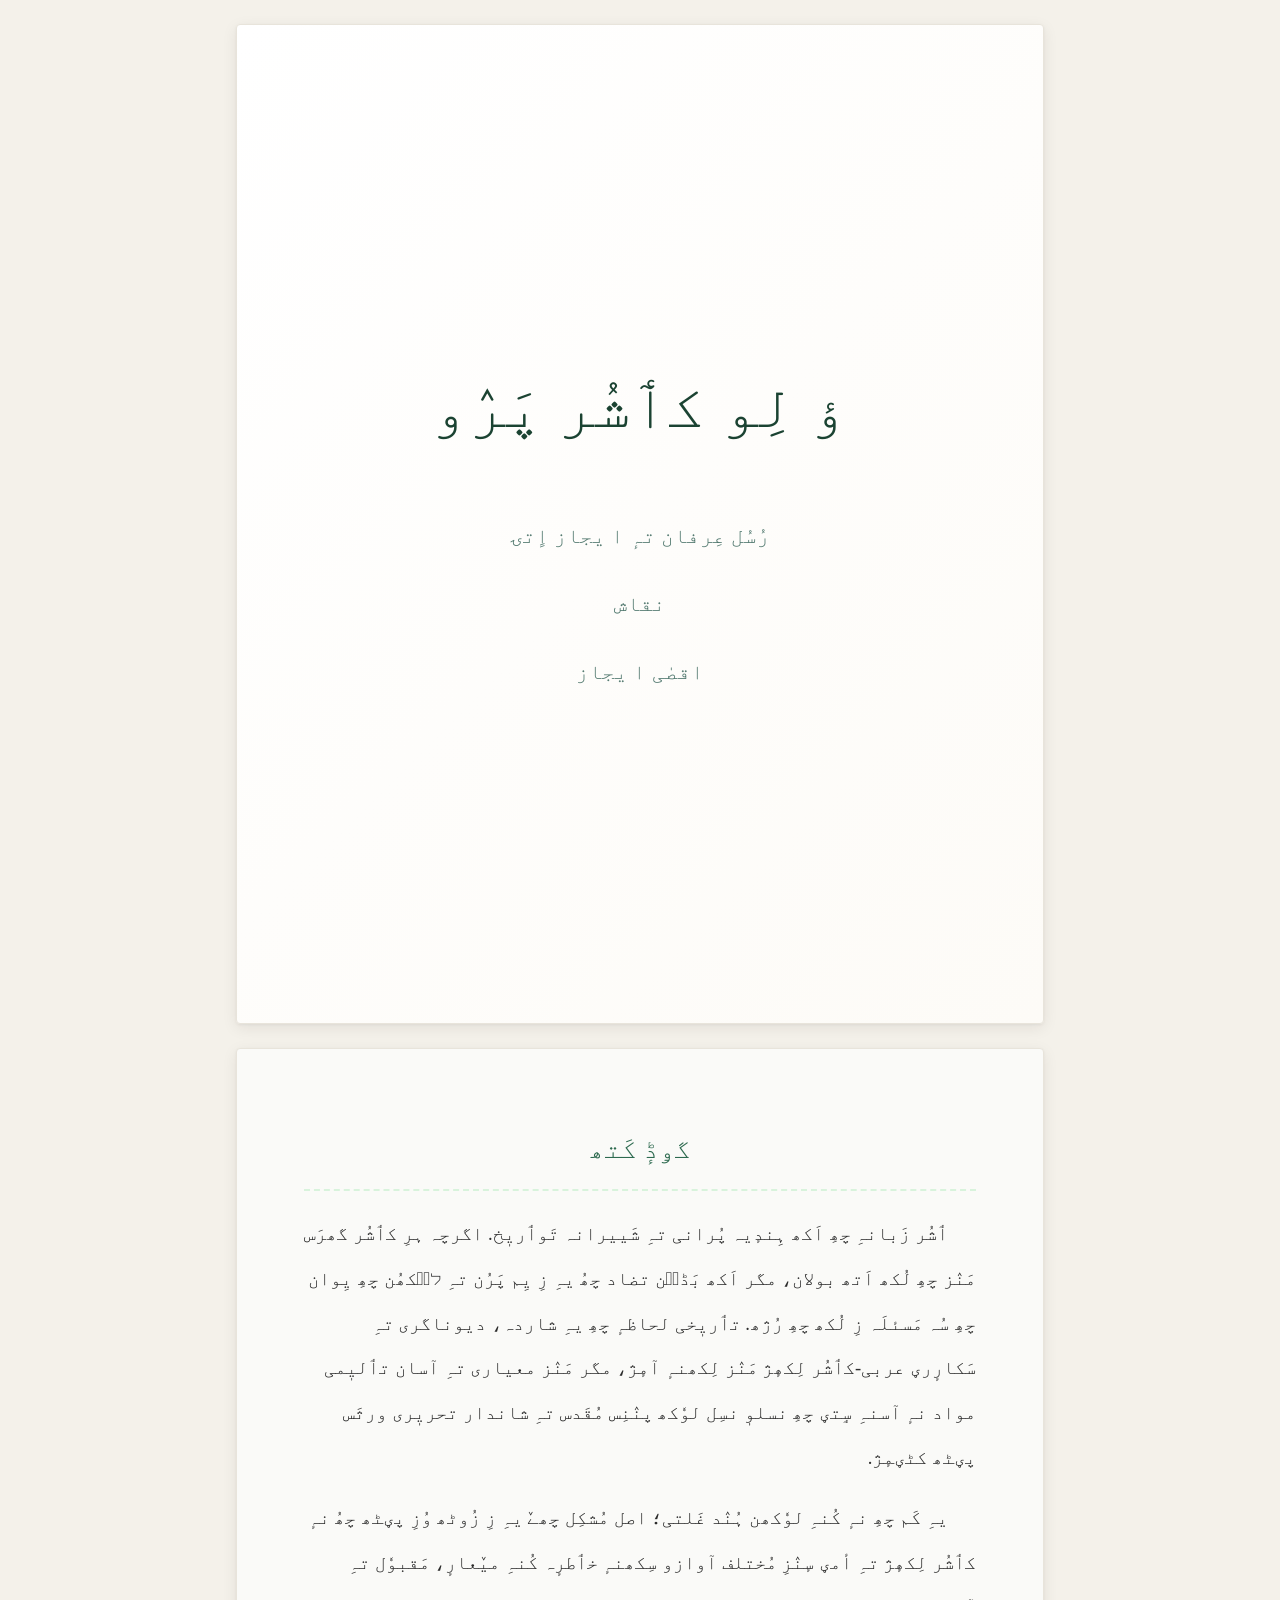
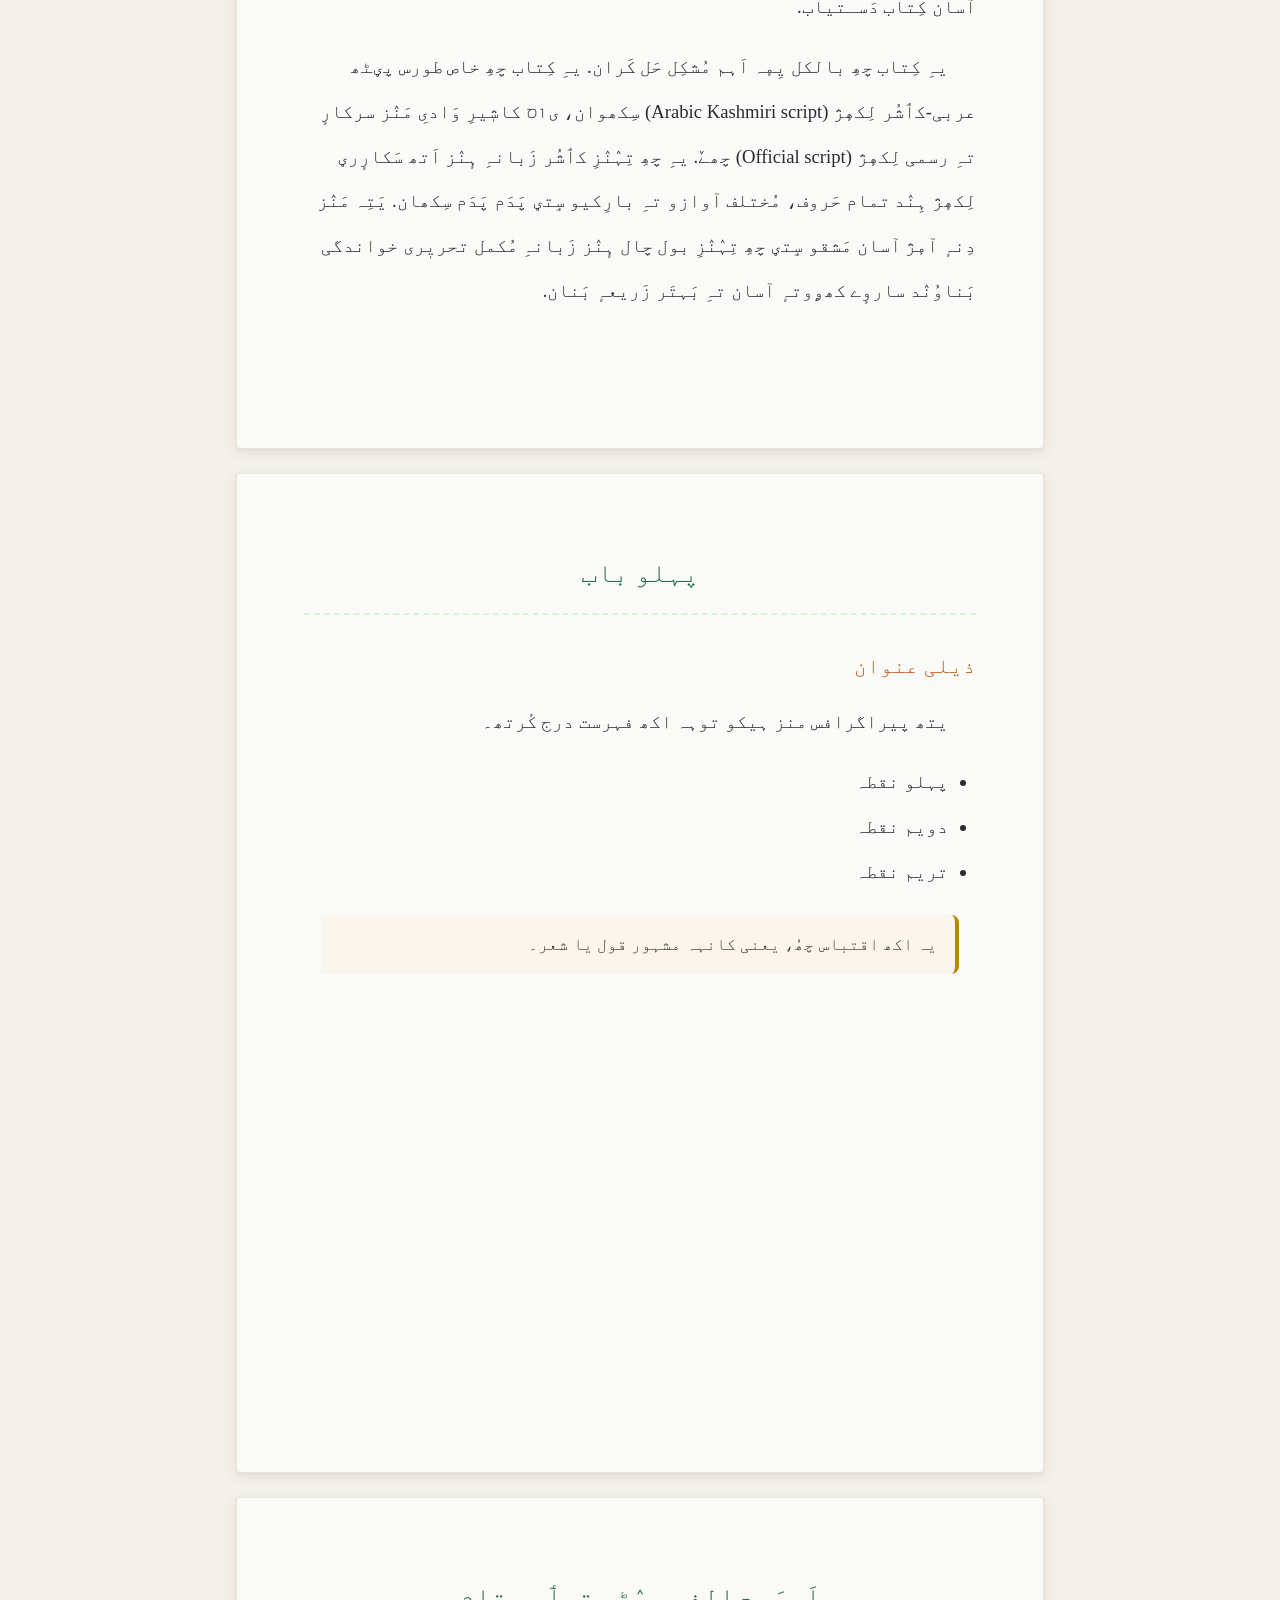
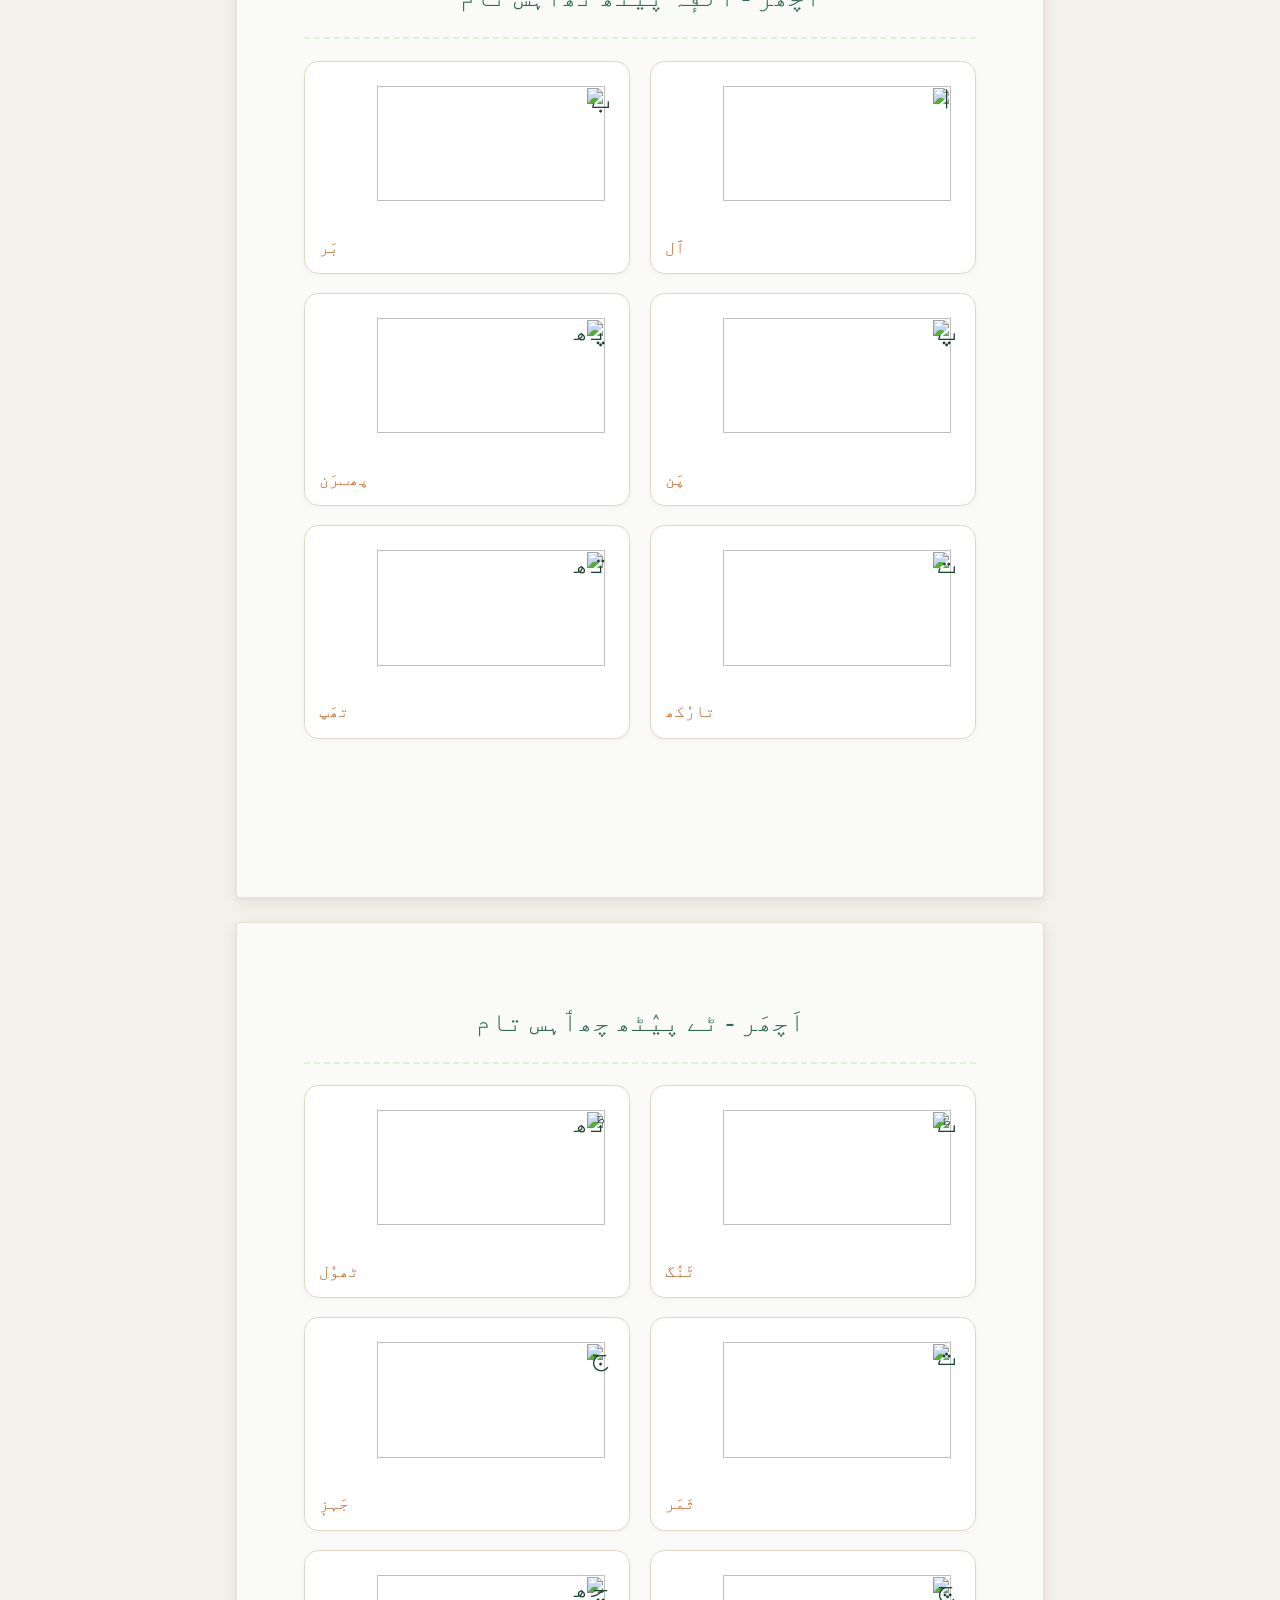
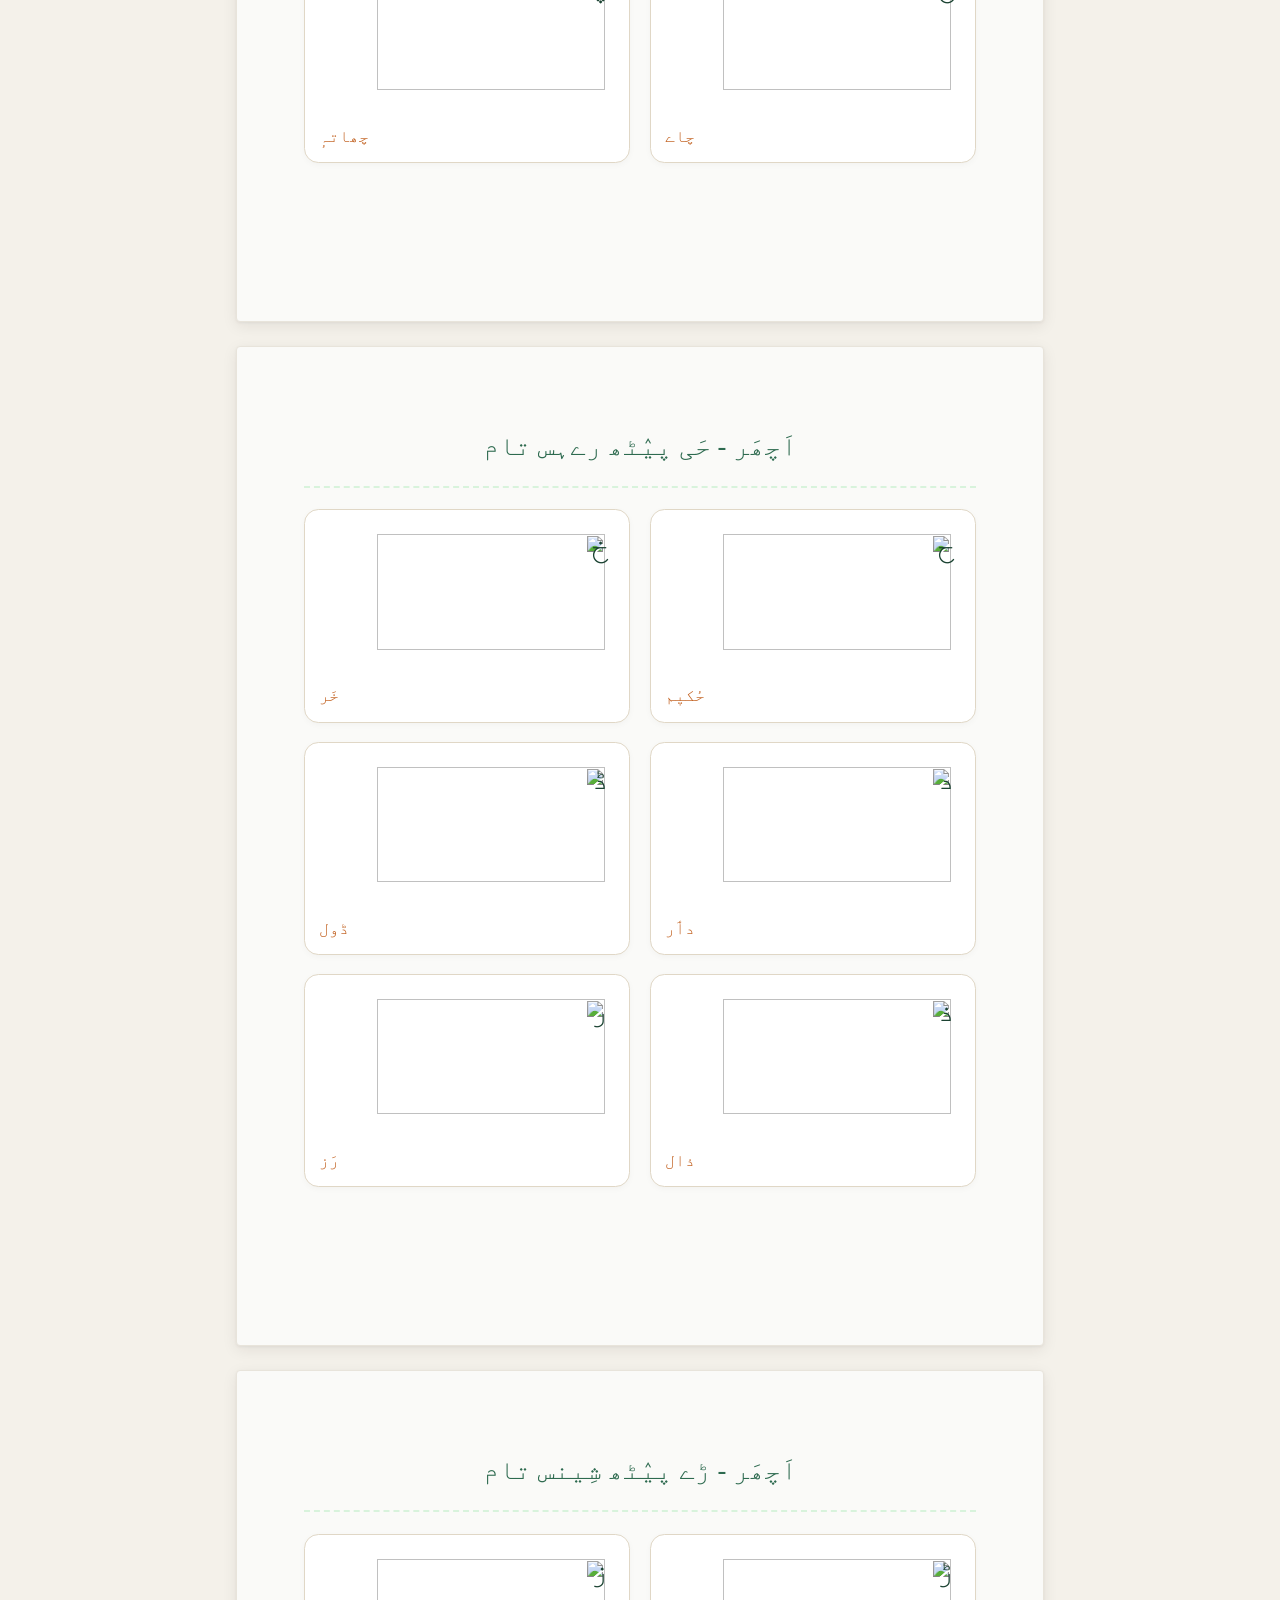
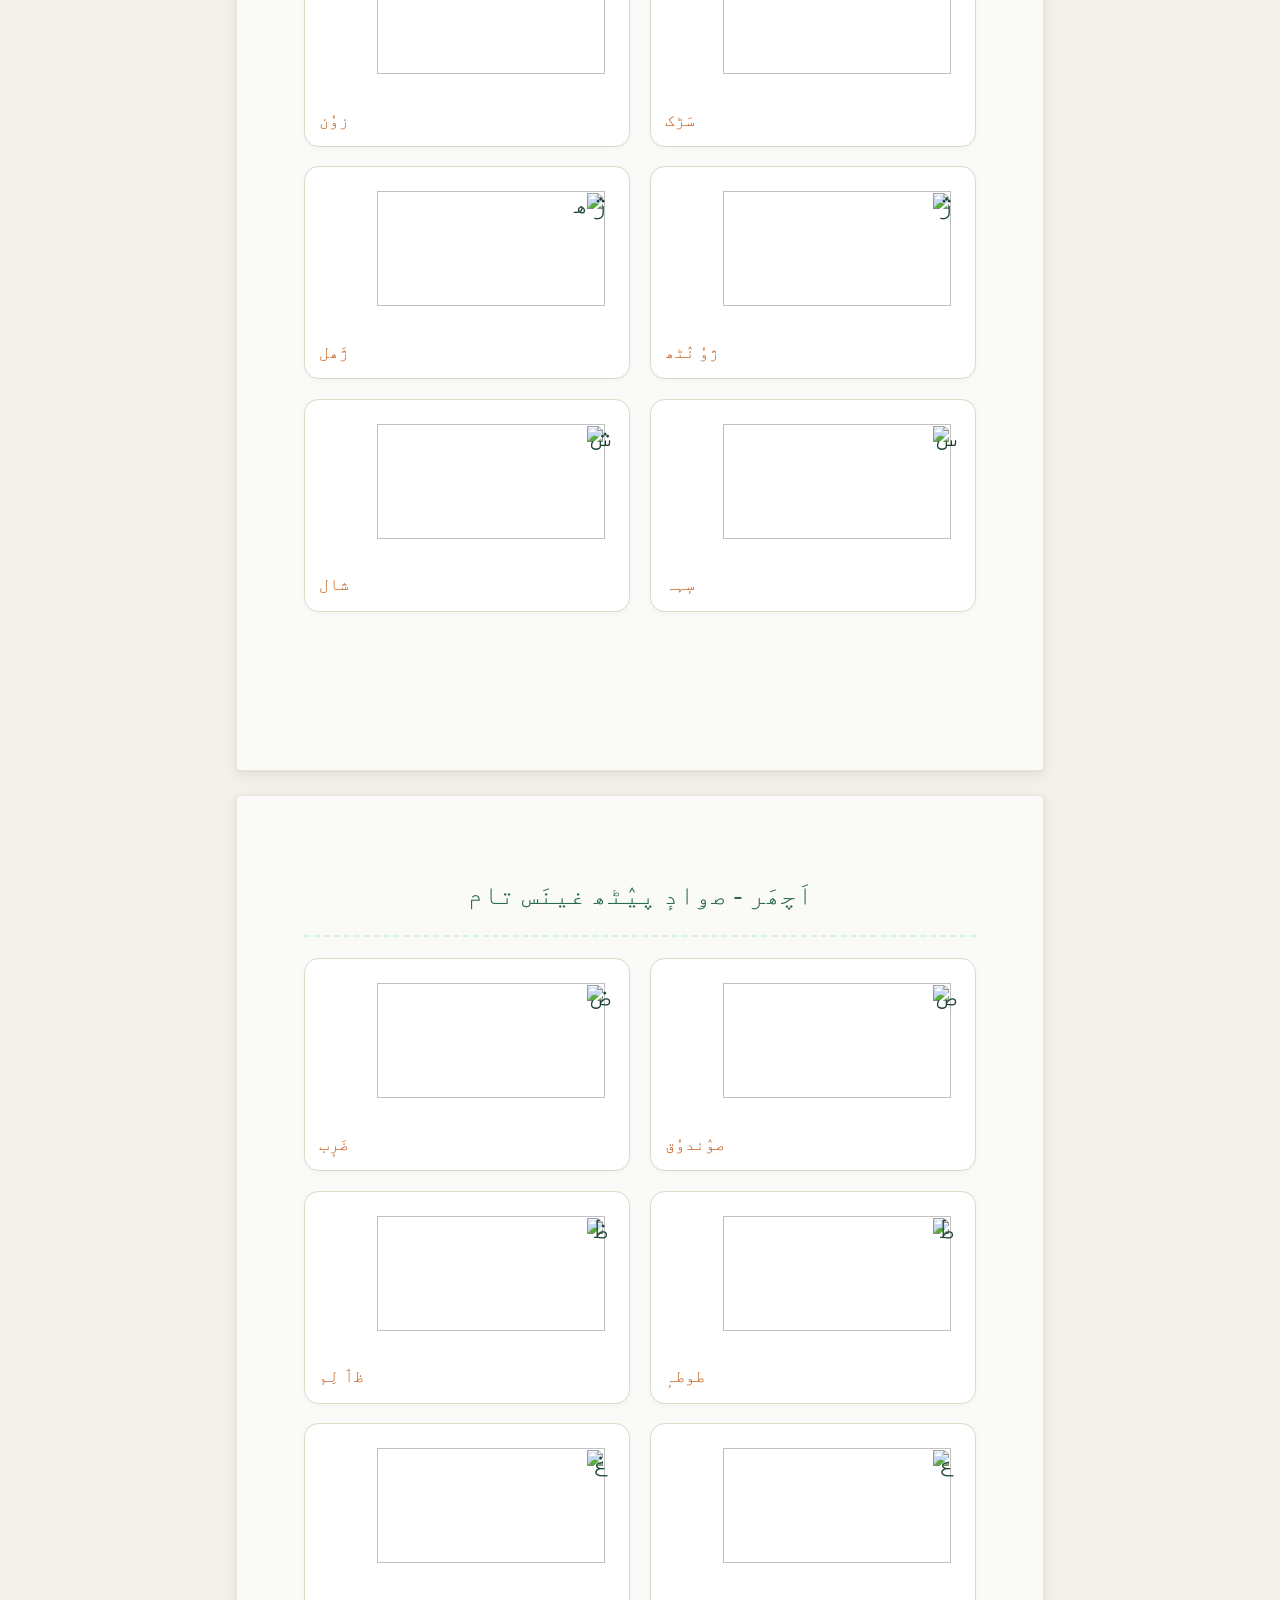
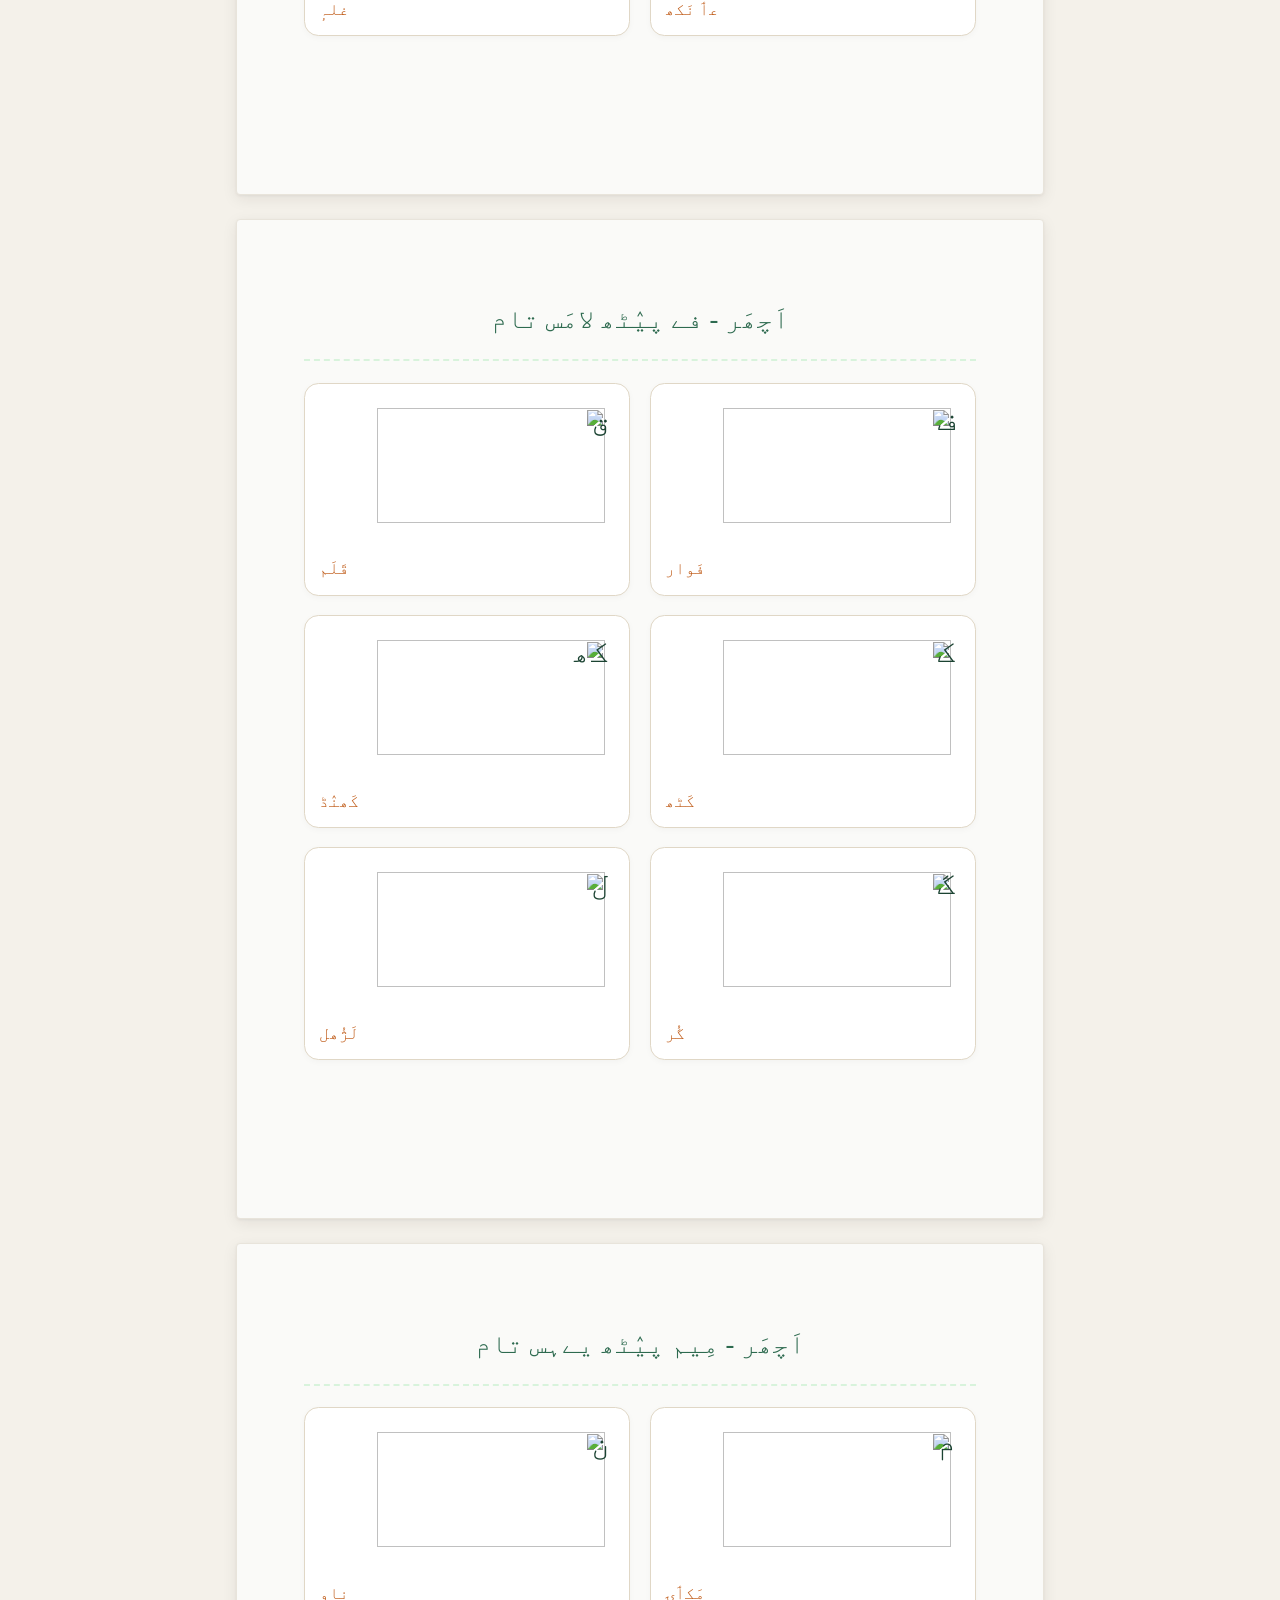
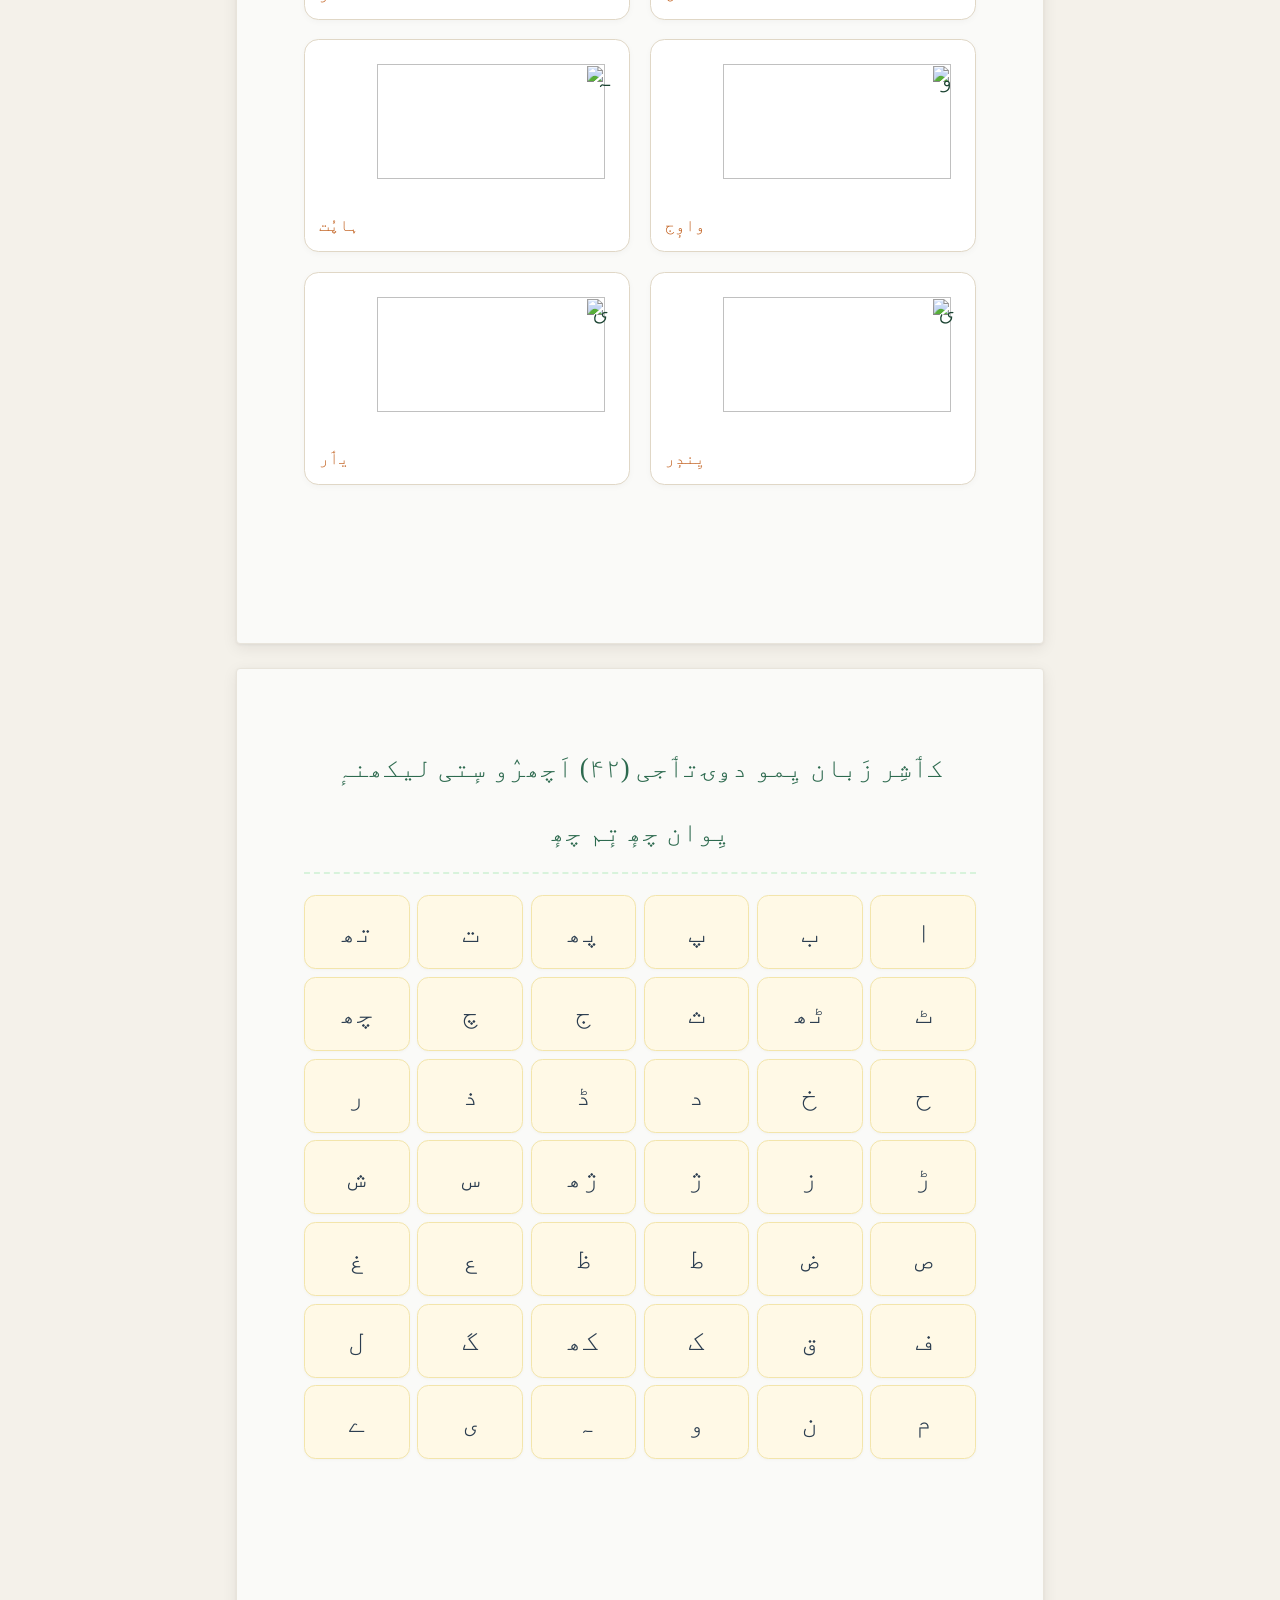
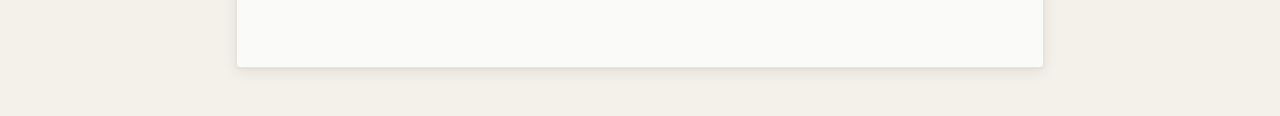
==== 01-alphabet.html @ 14cf5150 "Add files via upload" ====
<!DOCTYPE html>
<!--
  dir="rtl"  -> everything inside flows right to left
  lang="ks"  -> language code for Kashmiri
-->
<html lang="ks" dir="rtl">
<head>
  <meta charset="UTF-8">

  <!-- Makes the page fit the phone screen instead of shrinking like a desktop site -->
  <meta name="viewport" content="width=device-width, initial-scale=1">

  <title>ؤ لِو کٲشُر پَرٛو</title>

  <!-- Connects the separate style file (the font is loaded inside it) -->
  <link rel="stylesheet" href="style.css">
</head>
<body>

  <!-- Page 1: title page -->
  <section class="page title-page">
    <h1>ؤ لِو کٲشُر پَرٛو</h1>
    <p class="author">رُسُل عِرفان تہٕ ا یجاز اٍتۍ</p>
    <p class="author">نقاش</p>
    <p class="author">اقصٰی ا یجاز</p>
  </section>

  <!-- Page 2: Preface -->
  <section class="page">
    <h2>گۅڈٕ کَتھ</h2>
    <p>ٲشُر زَبانہِ چھِ اَکھ ہِندٕیہ پُرانی تہِ شَییرانہ تَوٲریٖخ. اگرچہ ہرِ كٲشُر گھرَس مَنٛز چھِ لُکھ اَتھ بولان، مگر اَکھ بَڈٮ۪ن تضاد چھُ یہِ زِ یِم پَرُن تہِ לٮ۪كھُن چھِ یِوان چھِ سُہ مَسئلَہ زِ لُکھ چھِ رُژھ. تٲریٖخی لحاظہٕ چھِ یہِ شاردہ، دیوناگری تہِ سَکارٕرؠ عربی-كٲشُر لِکھٕژ مَنٛز لِكھنہٕ آمٕژ، مگر مَنٛز معیاری تہِ آسان تٲلیٖمی مواد نہٕ آسنہِ سٟتؠ چھِ نسلوٖ نسِل لوٗکھ پنٛنِس مُقَدس تہِ شاندار تحریٖری ورثَس پؠٹھ کٹؠمٕژ.</p>
    <p>یہِ کَم چھِ نہٕ کُنہِ لوٗكھن ہُنٛد غَلتی؛ اصل مُشکِل چھےٚ یہِ زِ زُوٹھ وُزِ پؠٹھ چھُ نہٕ كٲشُر لِکھٕژ تہِ أمؠ سٕنٛزِ مُختلف آوازو سِکھنہٕ خٲطرٕہ كُنہِ میٚعارٕ، مَقبوٗل تہِ آسان کِتاب دَسـتیاب.</p>
    <p>یہِ کِتاب چھِ بالکل یِمٕہ اَہم مُشکِل حَل كَران. یہِ کِتاب چھِ خاص طورس پؠٹھ عربی-كٲشُر لِکھٕژ (Arabic Kashmiri script) سِکھوان، یוס كاشٖیرِ وَادیِ مَنٛز سرکارٕ تہِ رسمی لِکھٕژ (Official script) چھےٚ. یہِ چھِ تِہٛنٛزِ كٲشُر زَبانہِ ہٕنٛز اَتھ سَکارٕرؠ لِکھٕژ ہِنٛد تمام حَروف، مُختلف آوازو تہِ بارِكیو سٟتؠ پَدَم پَدَم سِکھان. یَتِہ مَنٛز دِنہٕ آمٕژ آسان مَشقو سٟتؠ چھِ تِہٛنٛزِ بول چال ہٕنٛز زَبانہِ مُکمل تحریٖری خواندگی بَناوُنٛد ساروٕے کھۄوتہٕ آسان تہِ بَہتَر زَریعہٕ بَنان.</p>
  </section>

  <!-- Page 3: Note to teachers -->
  <section class="page">
    <h2>پہلو باب</h2>

    <h3>ذیلی عنوان</h3>
    <p>یتھ پیراگرافس منز ہیکو توہہ اکھ فہرست درج کٔرتھ۔</p>

    <ul>
      <li>پہلو نقطہ</li>
      <li>دویم نقطہ</li>
      <li>تریم نقطہ</li>
    </ul>

    <blockquote>
      یہ اکھ اقتباس چھُ، یعنی کانہہ مشہور قول یا شعر۔
    </blockquote>
  </section>

  <!-- Page 4 -->
  <section class="page">
    <h2>اَچھَر - الفٕہ پیٛٹھ تھٲہس تام</h2>
    <div class="letters">
      <div class="letter">
        <span class="char">ا</span>
        <span class="word">اََل</span>
        <img src="diagrams/1001_al.jpg" alt="">
      </div>
      <div class="letter">
        <span class="char">ب</span>
        <span class="word">بَر</span>
        <img src="diagrams/1002_bar.jpg" alt="">
      </div>
      <div class="letter">
        <span class="char">پ</span>
        <span class="word">پَن</span>
        <img src="diagrams/1003_pan.jpg" alt="">
      </div>
      <div class="letter">
        <span class="char">پھ</span>
        <span class="word">پھٮرَن</span>
        <img src="diagrams/1004_pheran.jpg" alt="">
      </div>
      <div class="letter">
        <span class="char">ت</span>
        <span class="word">تارُکھ</span>
        <img src="diagrams/1005_tarukh.jpg" alt="">
      </div>
      <div class="letter">
        <span class="char">تھ</span>
        <span class="word">تھَپ</span>
        <img src="diagrams/1006_thaf.jpg" alt="">
      </div>
    </div>
  </section>

  <!-- Page 5 -->
  <section class="page">
    <h2>اَچھَر - ٹے پیٛٹھ چھٲہس تام</h2>
    <div class="letters">
      <div class="letter">
        <span class="char">ٹ</span>
        <span class="word">ٹَنٛگ</span>
        <img src="diagrams/1007_tang.jpg" alt="">
      </div>
      <div class="letter">
        <span class="char">ٹھ</span>
        <span class="word">ٹھوٗل</span>
        <img src="diagrams/1008_thool.jpg" alt="">
      </div>
      <div class="letter">
        <span class="char">ث</span>
        <span class="word">ثَمَر</span>
        <img src="diagrams/1009_samar.jpg" alt="">
      </div>
      <div class="letter">
        <span class="char">ج</span>
        <span class="word">جَہزٕ</span>
        <img src="diagrams/1010_jahaz.jpg" alt="">
      </div>
      <div class="letter">
        <span class="char">چ</span>
        <span class="word">چاے</span>
        <img src="diagrams/1011_chai.jpg" alt="">
      </div>
      <div class="letter">
        <span class="char">چھ</span>
        <span class="word">چھاتہٕ</span>
        <img src="diagrams/1012_chhatih.jpg" alt="">
      </div>
    </div>
  </section>
  
  <!-- Page 6 -->
  <section class="page">
    <h2>اَچھَر - حَی پیٛٹھ رےہس تام</h2>
    <div class="letters">
      <div class="letter">
        <span class="char">ح</span>
        <span class="word">حٔکیٖم</span>
        <img src="diagrams/1013_hakeem.jpg" alt="">
      </div>
      <div class="letter">
        <span class="char">خ</span>
        <span class="word">خَر</span>
        <img src="diagrams/1014_khar.jpg" alt="">
      </div>
      <div class="letter">
        <span class="char">د</span>
        <span class="word">دٲر</span>
        <img src="diagrams/1015_daer.jpg" alt="">
      </div>
      <div class="letter">
        <span class="char">ڈ</span>
        <span class="word">ڈول</span>
        <img src="diagrams/1016_dol.jpg" alt="">
      </div>
      <div class="letter">
        <span class="char">ذ</span>
        <span class="word">ذال</span>
        <img src="diagrams/1017_zal.jpg" alt="">
      </div>
      <div class="letter">
        <span class="char">ر</span>
        <span class="word">رَز</span>
        <img src="diagrams/1018_raz.jpg" alt="">
      </div>
    </div>
  </section>

  <!-- Page 7 -->
  <section class="page">
    <h2>اَچھَر - ڑے پیٛٹھ شِینس تام</h2>
    <div class="letters">
      <div class="letter">
        <span class="char">ڑ</span>
        <span class="word">سَڑک</span>
        <img src="diagrams/1019_rod.jpg" alt="">
      </div>
      <div class="letter">
        <span class="char">ز</span>
        <span class="word">زوٗن</span>
        <img src="diagrams/1020_zoon.jpg" alt="">
      </div>
      <div class="letter">
        <span class="char">ژ</span>
        <span class="word">ژوٗ نٛٹھ</span>
        <img src="diagrams/1021_xoonth.jpg" alt="">
      </div>
      <div class="letter">
        <span class="char">ژھ</span>
        <span class="word">ژَھل</span>
        <img src="diagrams/1022_xhal.jpg" alt="">
      </div>
      <div class="letter">
        <span class="char">س</span>
        <span class="word">سٕہہ</span>
        <img src="diagrams/1023_sih.jpg" alt="">
      </div>
      <div class="letter">
        <span class="char">ش</span>
        <span class="word">شال</span>
        <img src="diagrams/1024_shal.jpg" alt="">
      </div>
    </div>
  </section>

  <!-- Page 8 -->
  <section class="page">
    <h2>اَچھَر - صۅادٕ پیٛٹھ غینَس تام</h2>
    <div class="letters">
      <div class="letter">
        <span class="char">ص</span>
        <span class="word">صوٛندوٗق</span>
        <img src="diagrams/1025_sandooq.jpg" alt="">
      </div>
      <div class="letter">
        <span class="char">ض</span>
        <span class="word">ضَرٕب</span>
        <img src="diagrams/1026_zarvb.jpg" alt="">
      </div>
      <div class="letter">
        <span class="char">ط</span>
        <span class="word">طوطہٕ</span>
        <img src="diagrams/1027_totih.jpg" alt="">
      </div>
      <div class="letter">
        <span class="char">ظ</span>
        <span class="word">ظٲ لِم</span>
        <img src="diagrams/1028_zalim.jpg" alt="">
      </div>
      <div class="letter">
        <span class="char">ع</span>
        <span class="word">عٲ نَکھ</span>
        <img src="diagrams/1029_aenak.jpg" alt="">
      </div>
      <div class="letter">
        <span class="char">غ</span>
        <span class="word">غلہٕ</span>
        <img src="diagrams/1030_galvh.jpg" alt="">
      </div>
    </div>
  </section>

  <!-- Page 9 -->
  <section class="page">
    <h2>اَچھَر - فے پیٛٹھ لامَس تام</h2>
    <div class="letters">
      <div class="letter">
        <span class="char">ف</span>
        <span class="word">فَوار</span>
        <img src="diagrams/1031_fanwwar.jpg" alt="">
      </div>
      <div class="letter">
        <span class="char">ق</span>
        <span class="word">قَلَم</span>
        <img src="diagrams/1032_kalam.jpg" alt="">
      </div>
      <div class="letter">
        <span class="char">ک</span>
        <span class="word">کَٹھ</span>
        <img src="diagrams/1033_kath.jpg" alt="">
      </div>
      <div class="letter">
        <span class="char">کھ</span>
        <span class="word">کَھنٛڈ</span>
        <img src="diagrams/1034_gur.jpg" alt="">
      </div>
      <div class="letter">
        <span class="char">گ</span>
        <span class="word">گُر</span>
        <img src="diagrams/1035_khand.jpg" alt="">
      </div>
      <div class="letter">
        <span class="char">ل</span>
        <span class="word">لَژُھل</span>
        <img src="diagrams/1036_laxhul.jpg" alt="">
      </div>
    </div>
  </section>

  <!-- Page 10 -->
  <section class="page">
  
    <h2>اَچھَر - مِیم پیٛٹھ یےہس تام</h2>
    <div class="letters">
      <div class="letter">
        <span class="char">م</span>
        <span class="word">مَکٲۍ</span>
        <img src="diagrams/1037_makaei.jpg" alt="">
      </div>
      <div class="letter">
        <span class="char">ن</span>
        <span class="word">ناو</span>
        <img src="diagrams/1038_naw.jpg" alt="">
      </div>
      <div class="letter">
        <span class="char">و</span>
        <span class="word">واوٕج</span>
        <img src="diagrams/1039_wawij.jpg" alt="">
      </div>
      <div class="letter">
        <span class="char">ہ</span>
        <span class="word">ہاپُت</span>
        <img src="diagrams/1040_haput.jpg" alt="">
      </div>
      <div class="letter">
        <span class="char">ی</span>
        <span class="word">یِندٕر</span>
        <img src="diagrams/1041_yindvr.jpg" alt="">
      </div>
      <div class="letter">
        <span class="char">ی</span>
        <span class="word">یٲر</span>
        <img src="diagrams/1042_yaer.jpg" alt="">
      </div>
    </div>
  </section>

  <!-- Page 11: all 42 letters together -->
  <section class="page">
    <h2>کٲشِر زَبان یِمو دۅۍتٲجی (۴۲) اَچھرٛو سٕتی لیکھنہٕ یِوان چھٕ تٕم چھٕ</h2>
    <div class="allletters">
      <div class="allletter">ا</div>
      <div class="allletter">ب</div>
      <div class="allletter">پ</div>
      <div class="allletter">پھ</div>
      <div class="allletter">ت</div>
      <div class="allletter">تھ</div>

      <div class="allletter">ٹ</div>
      <div class="allletter">ٹھ</div>
      <div class="allletter">ث</div>
      <div class="allletter">ج</div>
      <div class="allletter">چ</div>
      <div class="allletter">چھ</div>

      <div class="allletter">ح</div>
      <div class="allletter">خ</div>
      <div class="allletter">د</div>
      <div class="allletter">ڈ</div>
      <div class="allletter">ذ</div>
      <div class="allletter">ر</div>

      <div class="allletter">ڑ</div>
      <div class="allletter">ز</div>
      <div class="allletter">ژ</div>
      <div class="allletter">ژھ</div>
      <div class="allletter">س</div>
      <div class="allletter">ش</div>

      <div class="allletter">ص</div>
      <div class="allletter">ض</div>
      <div class="allletter">ط</div>
      <div class="allletter">ظ</div>
      <div class="allletter">ع</div>
      <div class="allletter">غ</div>

      <div class="allletter">ف</div>
      <div class="allletter">ق</div>
      <div class="allletter">ک</div>
      <div class="allletter">کھ</div>
      <div class="allletter">گ</div>
      <div class="allletter">ل</div>

      <div class="allletter">م</div>
      <div class="allletter">ن</div>
      <div class="allletter">و</div>
      <div class="allletter">ہ</div>
      <div class="allletter">ی</div>
      <div class="allletter">ے</div>
    </div>
  </section>

</body>
</html>
---- style.css ----
/* ==========================================================
SHARED STYLE FILE FOR THE WHOLE BOOK
Used by index.html and every section (01-alphabet.html, ...).

Contents
1. Font
2. Basic setup
3. The page
4. Text elements
5. Title page
6. Contents list (index.html)
7. Letter boxes with pictures (section 1)
8. All letters grid (section 1)
9. Phone screens
10. Printing (7 x 10 inch book)
========================================================== */

/* ==========================================================

FONT
========================================================== */

@font-face {
font-family: 'Gulmarg Nastaleeq';
src: local('Gulmarg Nastaleeq'),
url('fonts/GulmargNastaleeq.ttf') format('truetype');
}

/* ==========================================================
2. BASIC SETUP (screen)
========================================================== */

{
box-sizing: border-box;
}

body {
margin: 0;
padding: 1.5rem 0;
background: #f4f1ea;         /* Warm desk / background tone */
}

/* ==========================================================
3. THE PAGE
========================================================== */

.page {
width: 7in;
max-width: 100%;
min-height: 9in;
margin: 0 auto 1.5rem;
padding: 0.7in;
background: #fafaf8;         /* Soft warm paper color */
box-shadow: 0 4px 15px rgba(44, 30, 20, 0.08), 0 1px 3px rgba(0, 0, 0, 0.05);
border: 1px solid #e8e4db;
border-radius: 4px;

font-family: 'Gulmarg Nastaleeq', serif;
font-size: 14pt;
line-height: 2.4;
color: #2b2b2b;              /* Dark charcoal for better readability than harsh black */
text-align: start;
font-synthesis: none;
}

/* ==========================================================
4. TEXT ELEMENTS
========================================================== */

h1 {
font-size: 46pt;
font-weight: normal;
margin: 0 0 0.5em;
text-align: center;
color: #1b4332;              /* Deep emerald green */
}

h2 {
font-size: 20pt;
font-weight: normal;
margin: 0 0 0.8em;
text-align: center;
color: #2d6a4f;              /* Soft dark green */
border-bottom: 2px dashed #d8f3dc;
padding-bottom: 0.3em;
}

h3 {
font-size: 16pt;
font-weight: normal;
margin: 1.2em 0 0.4em;
color: #c05c19;              /* Warm terracotta accents */
}

p {
margin: 0 0 0.8em;
text-indent: 1.5em;
}

ul {
margin: 0 0 1em;
padding-inline-start: 1.5em;
}

blockquote {
margin: 1.2em 1em;
padding-inline-start: 1em;
border-inline-start: 4px solid #b8860b;   /* Muted gold line */
font-size: 13pt;
color: #4a3b32;
background: #faf6ed;
padding: 0.5em 1em;
border-radius: 0 8px 8px 0;
}

/* ==========================================================
5. TITLE PAGE
========================================================== */

.title-page {
display: flex;
flex-direction: column;
justify-content: center;
text-align: center;
background: linear-gradient(135deg, #ffffff 0%, #fdfbf7 100%);
}

.author {
font-size: 16pt;
text-indent: 0;
color: #52796f;
}

/* ==========================================================
6. CONTENTS LIST (index.html)
========================================================== */

.contents {
list-style: none;
margin: 0.5in 0 0;
padding: 0;
}

.contents li {
margin: 0 0 0.3in;
}

.contents a {
display: block;
padding: 0.2in 0.3in;
border: 1px solid #d8e2dc;
border-radius: 0.15in;
color: #1b4332;
text-decoration: none;
background: #ffffff;
box-shadow: 0 2px 5px rgba(0,0,0,0.02);
transition: all 0.2s ease;
}

.contents a:hover {
background: #e8f5e9;         /* Mint tint on hover */
border-color: #74c69d;
transform: translateY(-1px);
}

/* ==========================================================
7. LETTER BOXES WITH PICTURES (section 1)
========================================================== */

.letters {
display: grid;
grid-template-columns: repeat(2, 1fr);
gap: 0.2in;
margin-top: 0;
}

.letter {
position: relative;
overflow: hidden;
display: flex;
align-items: flex-start;
justify-content: flex-start;
height: 2.0in;
border: 1px solid #e0d7c6;
font-size: 24pt;
line-height: 1.0;
border-radius: 0.15in;
padding: 0.2in 0.2in 0 0;
background-color: #ffffff;
box-shadow: 0 2px 6px rgba(0,0,0,0.03);
}

.letter .char {
position: relative;
z-index: 1;
color: #1b4332;
font-weight: bold;
}

.letter img {
position: absolute;
top: 0.25in;
right: 0.25in;
bottom: 0.25in;
left: 0.25in;
width: calc(100% - 0.5in);
height: calc(100% - 0.5in);
object-fit: contain;
}

.letter .word {
position: absolute;
bottom: 0.12in;
left: 0.15in;
z-index: 1;
font-size: 13pt;
line-height: 1.6;
color: #c05c19;              /* Warm terracotta color */
font-weight: 500;
}

/* ==========================================================
8. ALL LETTERS & CONSONANTS GRIDS
========================================================== */

.allletters {
display: grid;
grid-template-columns: repeat(6, 1fr);
gap: 0.08in;
margin-top: 0;
}

.allletter {
display: flex;
align-items: center;
justify-content: center;
height: 0.75in;
border: 1px solid #f3e5ab;
border-radius: 0.12in;
font-size: 22pt;
line-height: 1.6;
background-color: #fff9e6;    /* Soft warm cream tint */
color: #2c3e50;
box-shadow: 0 1px 3px rgba(0,0,0,0.03);
}

.consonants {
display: grid;
grid-template-columns: repeat(4, 1fr);
gap: 0.10in;
margin-top: 0;
}

.consonant {
display: flex;
align-items: center;
justify-content: right;
height: 0.9in;
border: 1px solid #c8e6c9;
border-radius: 0.15in;
font-size: 17pt;
line-height: 1.6;
padding: 0 0.1in 0 0.1in;
background-color: #e8f5e9;    /* Gentle sage green tint */
color: #1b4332;
box-shadow: 0 1px 3px rgba(0,0,0,0.02);
gap: 0.4em;
}

.consonant .num {
display: flex;
align-items: top;
justify-content: right;
height: 0.9in;
font-size: 17pt;
line-height: 1.6;
padding: 0 0.1in 0 0.1in;
background-color: #e8f5e9;    /* Gentle sage green tint */
color: #1b4332;
gap: 0.4em;
}

/* ==========================================================
9. PHONE SCREENS
========================================================== */

@media (max-width: 600px) {
body {
padding: 0;
background: #ffffff;
}

.page {
margin: 0;
padding: 1.0rem;
min-height: 0;
box-shadow: none;
border: none;
border-bottom: 1px solid #eee;
font-size: 13pt;
}

h1 { font-size: 28pt; }
h2 { font-size: 18pt; }

.letter {
font-size: 20pt;
}

.allletter {
font-size: 18pt;
}
}

/* ==========================================================
10. PRINTING (7 x 10 inch book)
========================================================== */

@page {
size: 7in 10in;
margin: 0.5in 0;
}

@media print {
body {
padding: 0;
background: none;
}

.page {
width: 7in;
height: 9in;
min-height: 0;
margin: 0;
padding: 0.7in;
box-shadow: none;
border: none;
background: white;
overflow: hidden;
break-after: page;
page-break-after: always;
}

.page:last-child {
break-after: auto;
page-break-after: auto;
}
}
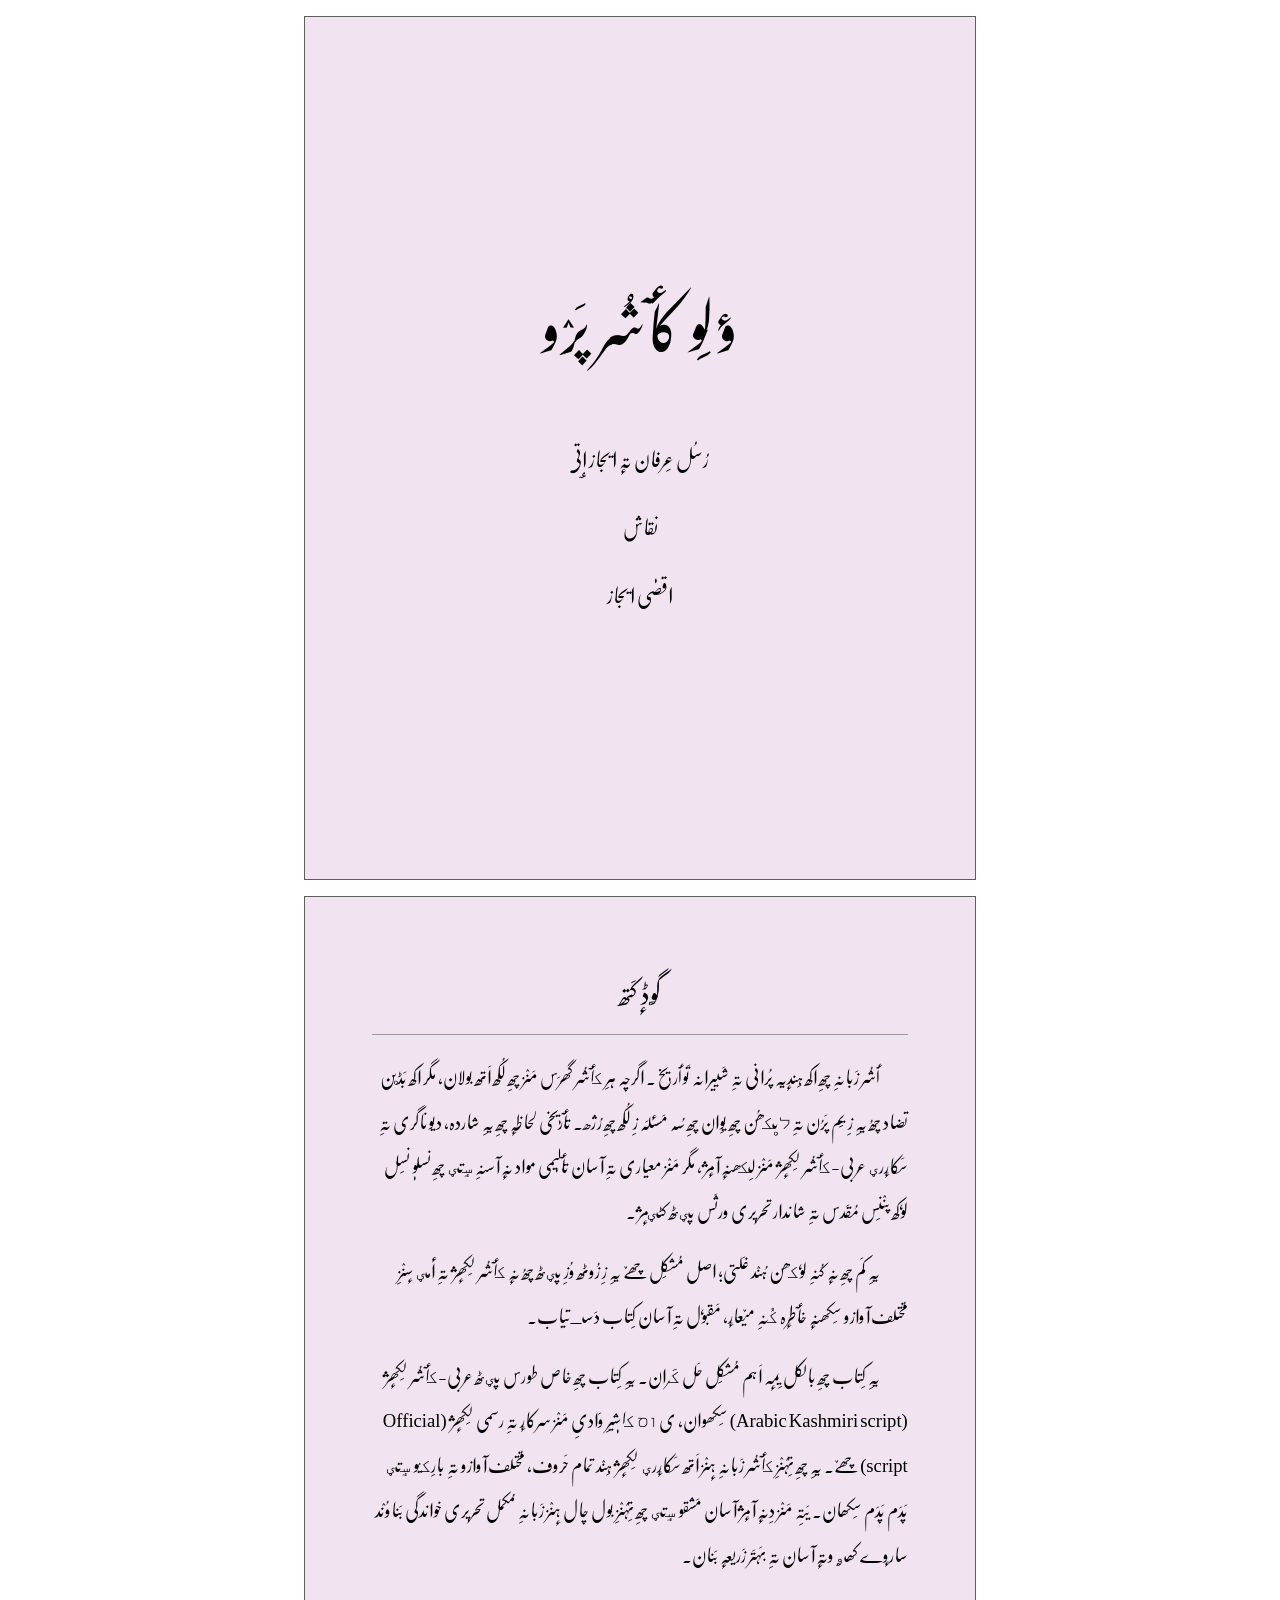
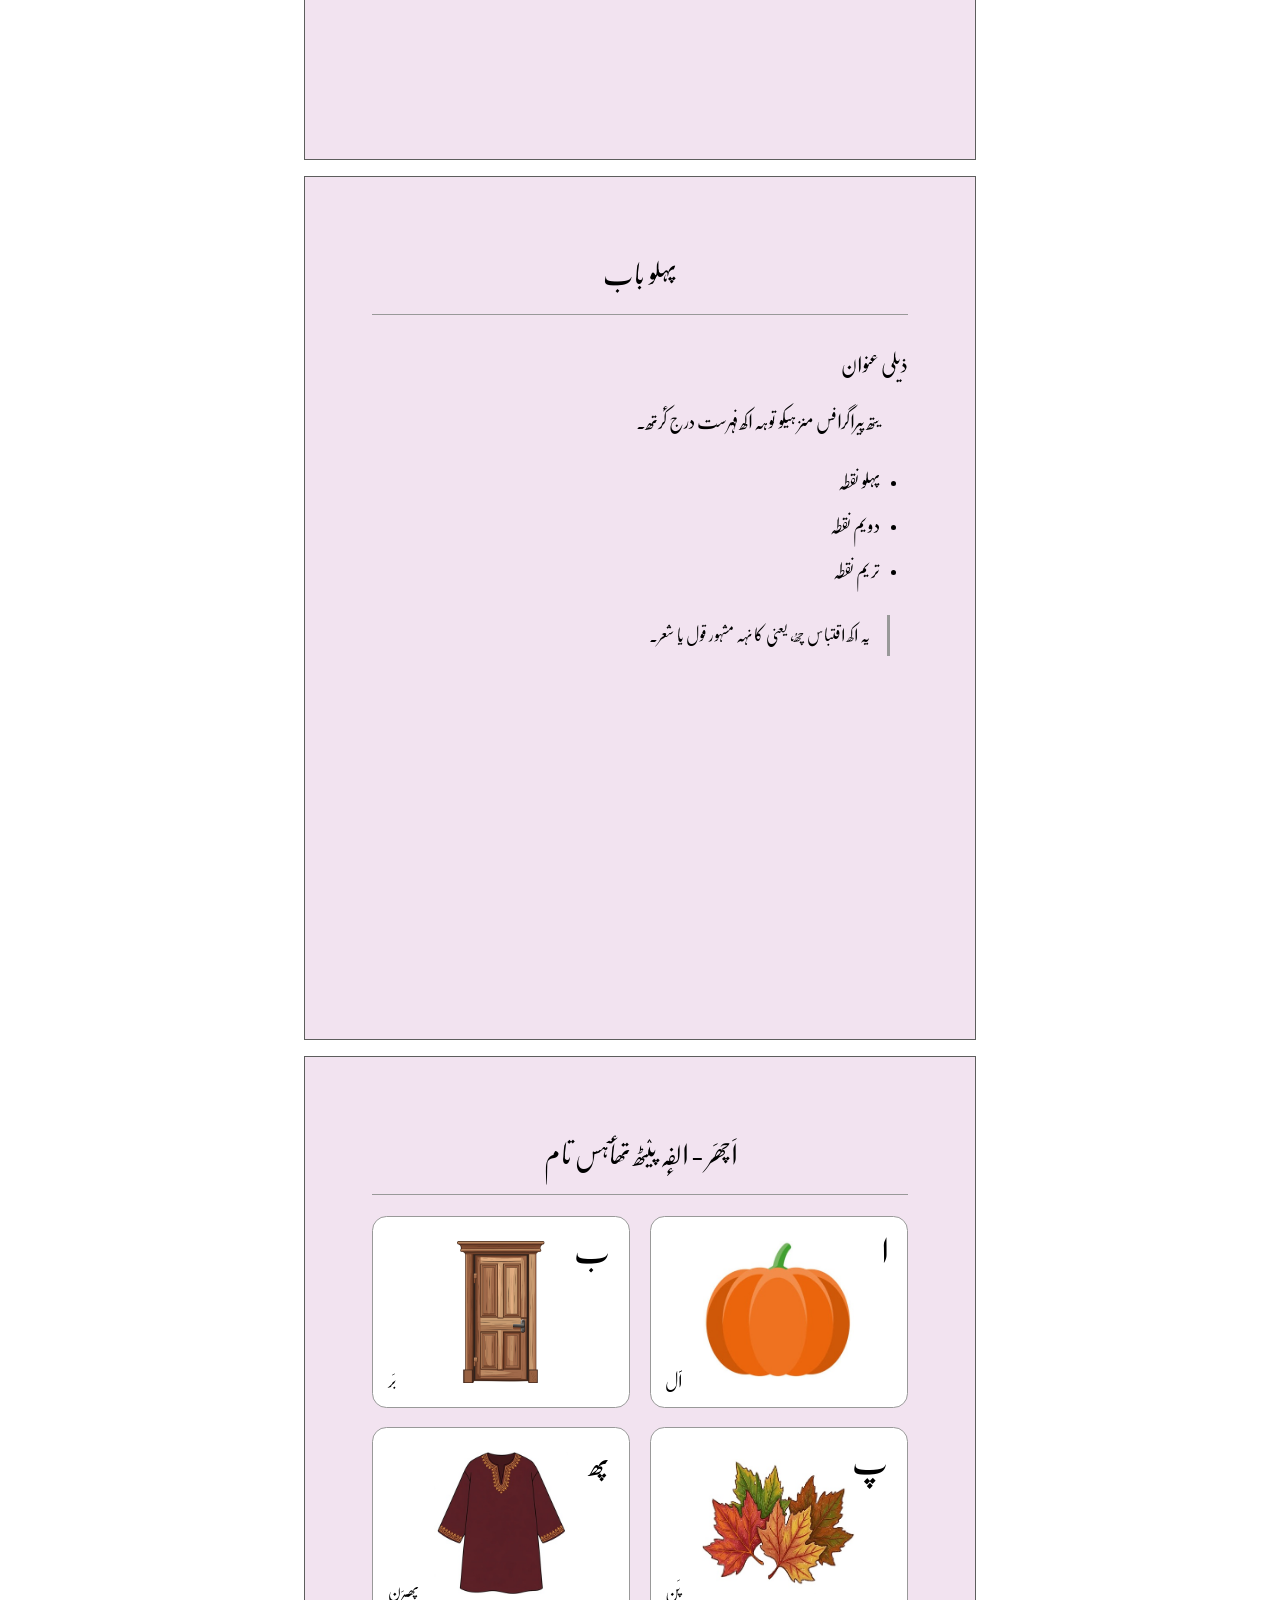
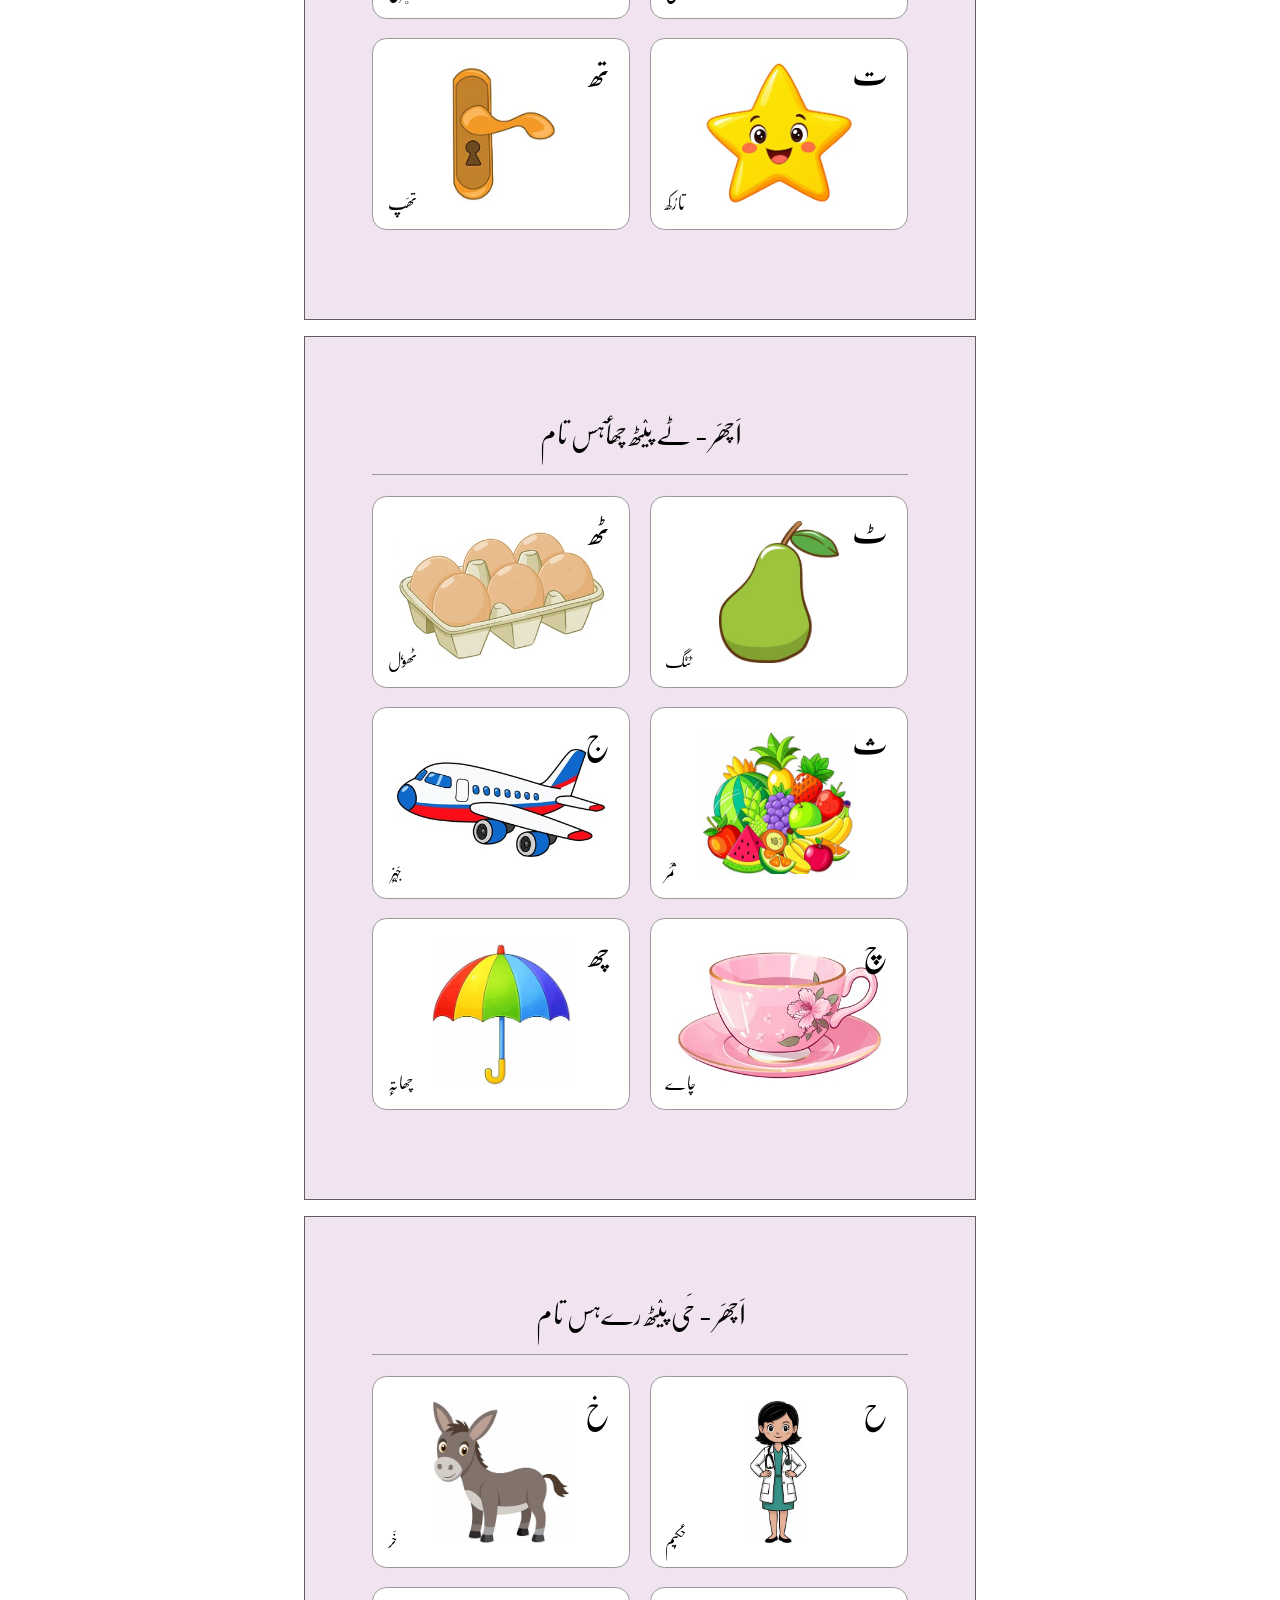
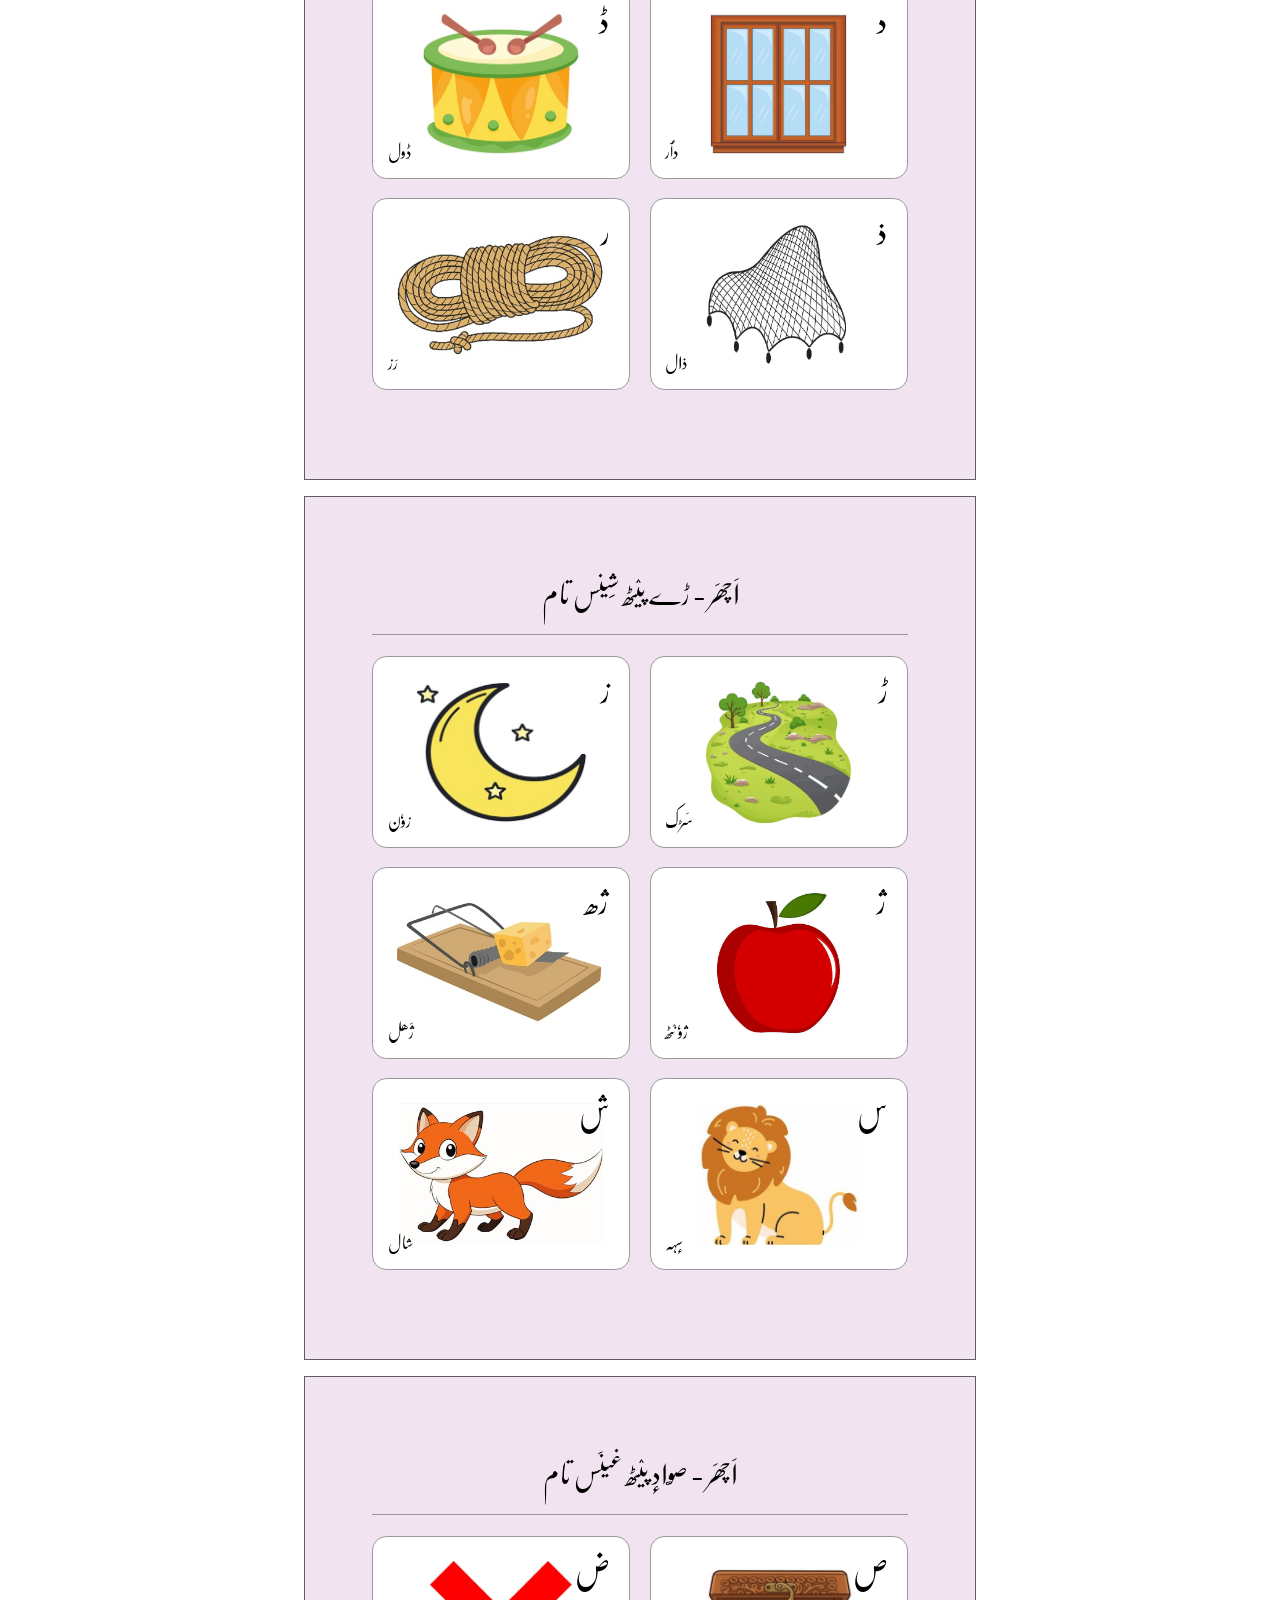
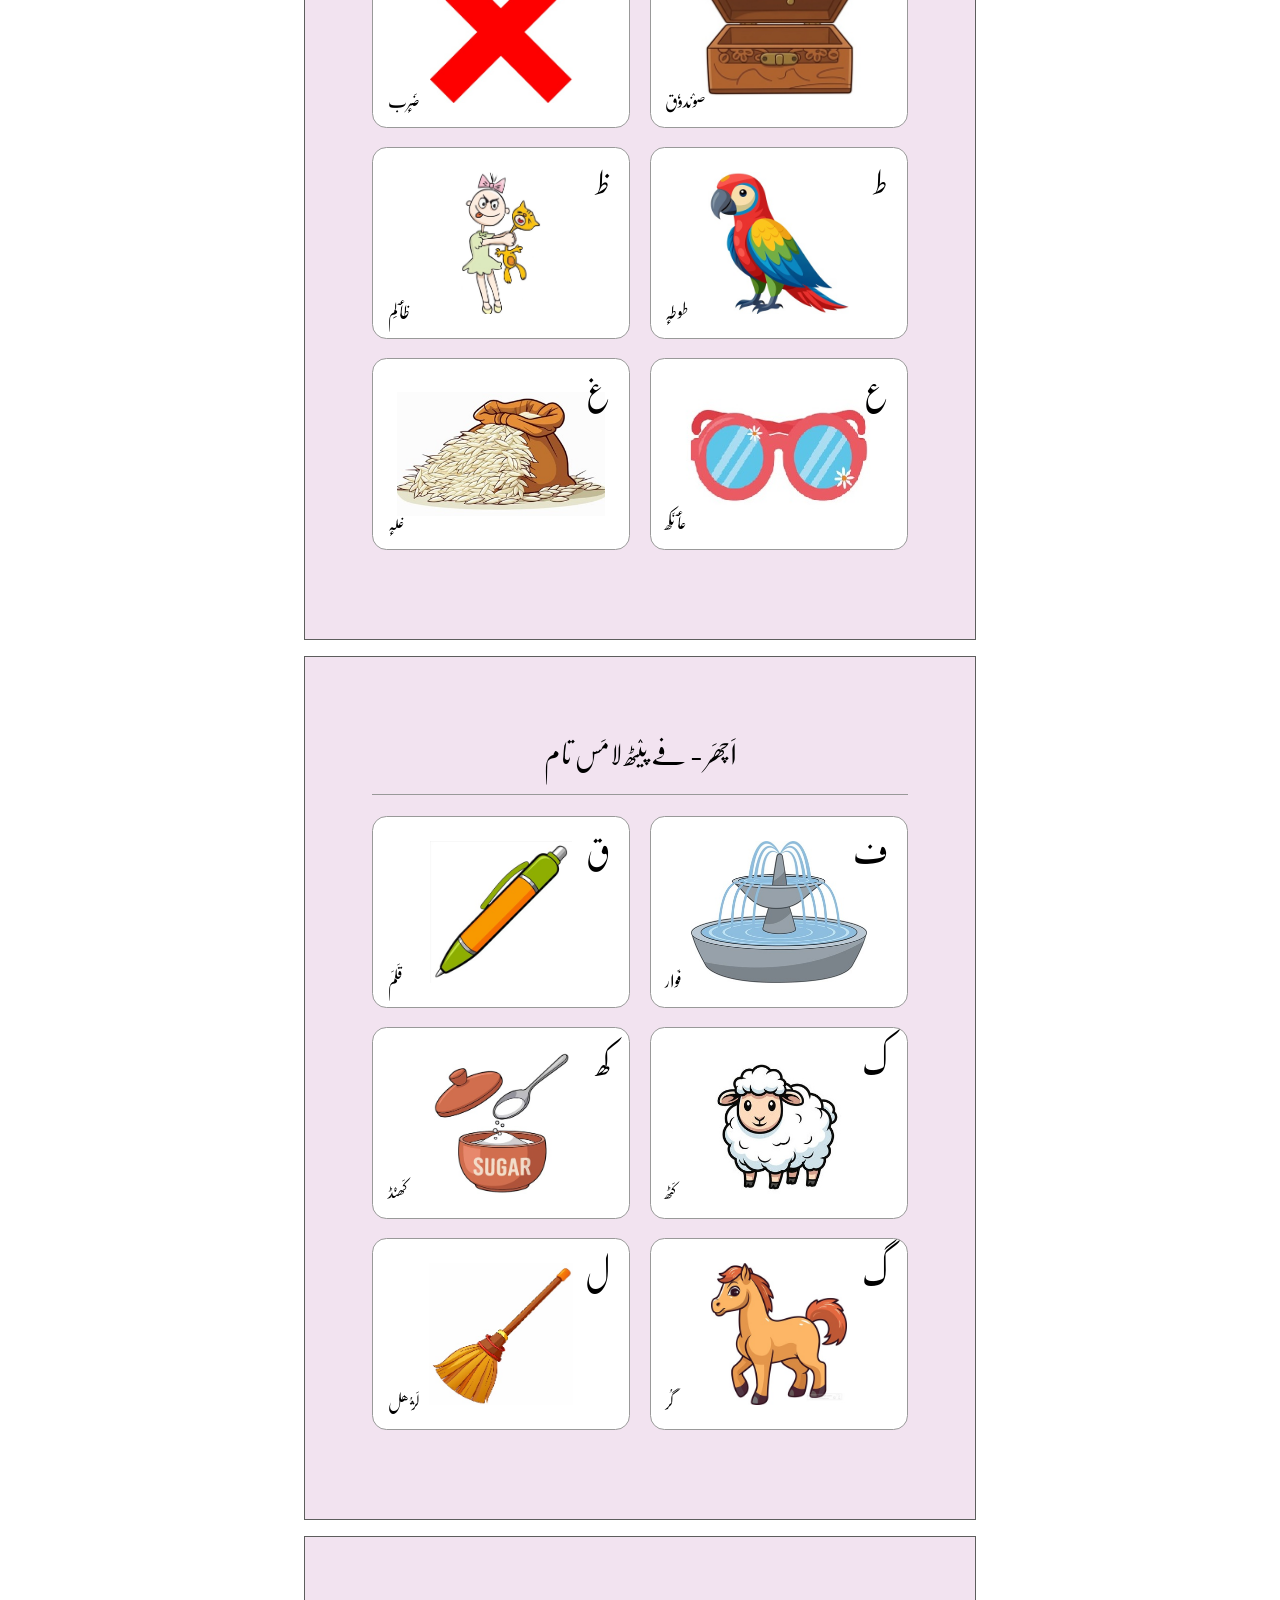
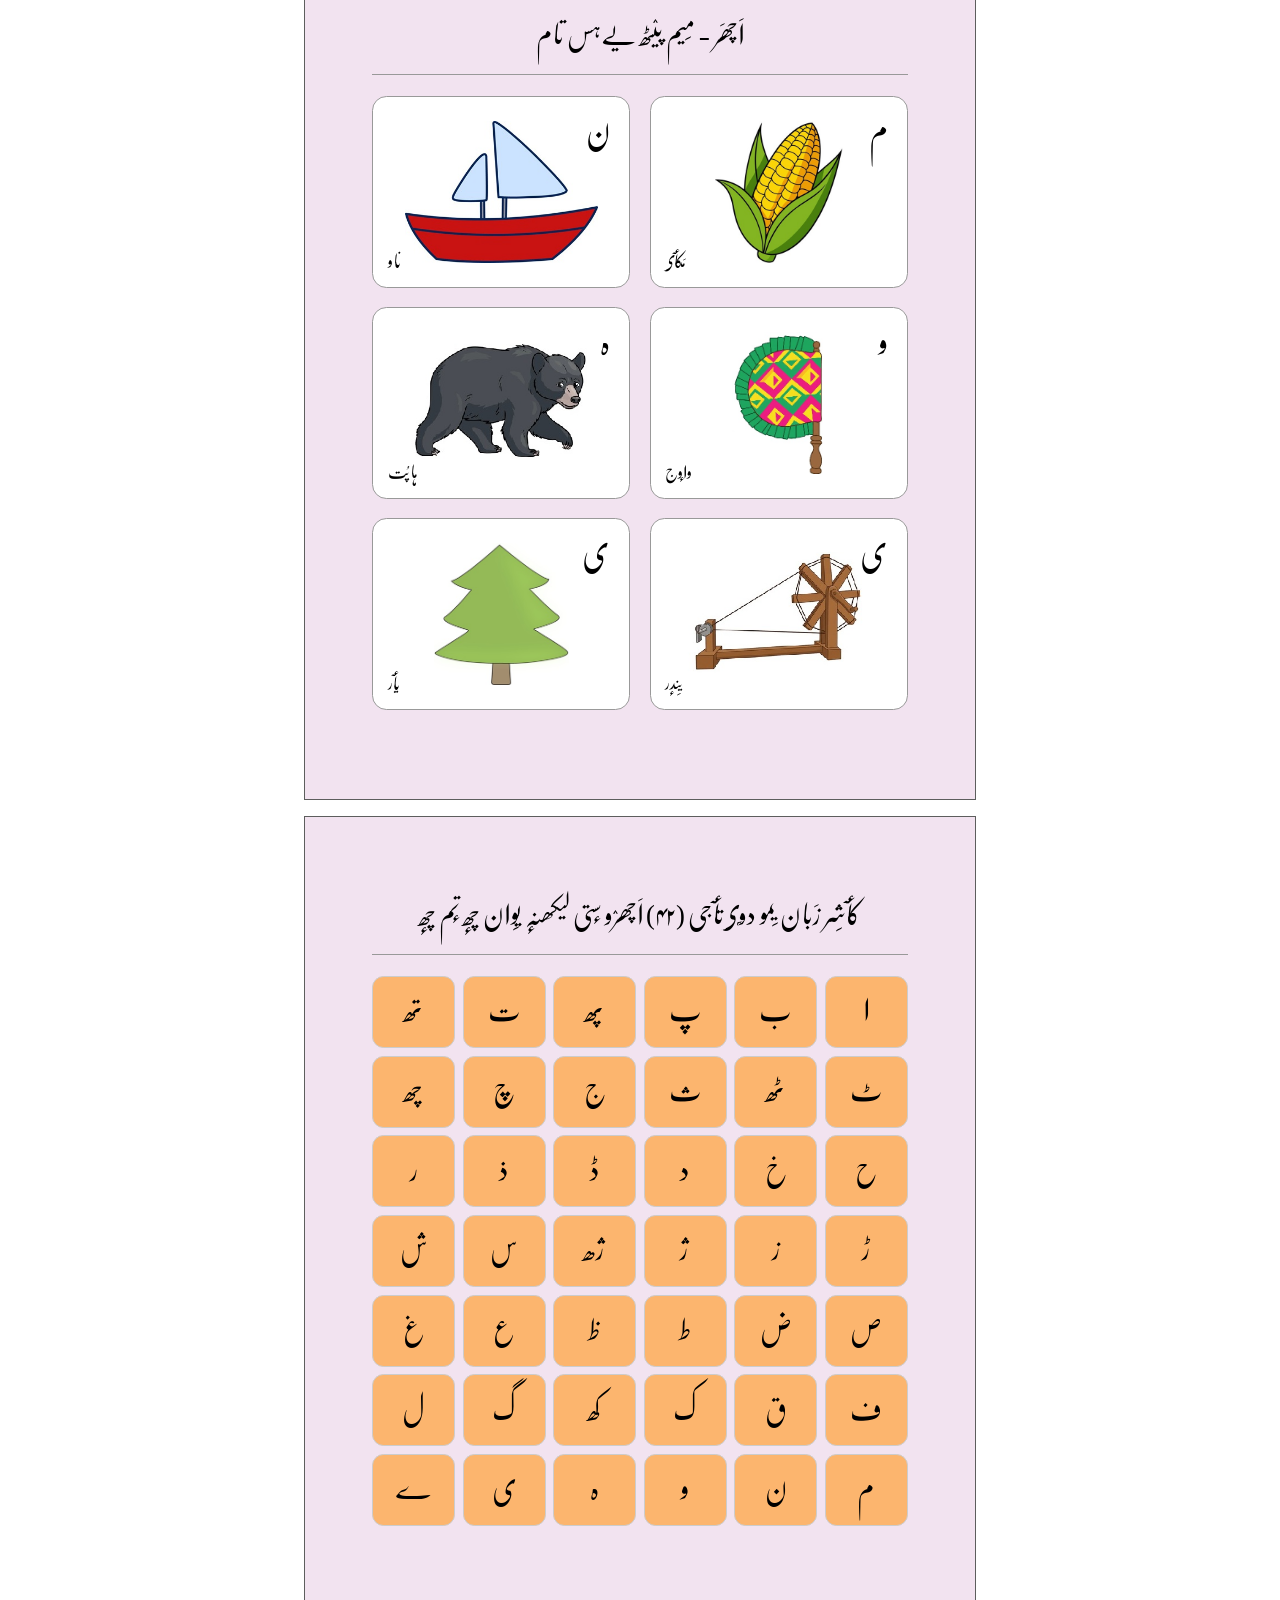
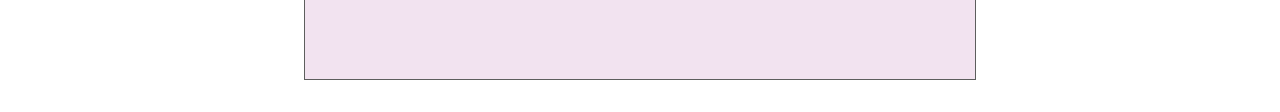
==== commit 329d573f: "changes image files names" ====
--- a/01-alphabet.html
+++ b/01-alphabet.html
@@ -258,12 +258,12 @@
       <div class="letter">
         <span class="char">کھ</span>
         <span class="word">کَھنٛڈ</span>
-        <img src="diagrams/1034_gur.jpg" alt="">
+        <img src="diagrams/1034_khand.jpg" alt="">
       </div>
       <div class="letter">
         <span class="char">گ</span>
         <span class="word">گُر</span>
-        <img src="diagrams/1035_khand.jpg" alt="">
+        <img src="diagrams/1035_gur.jpg" alt="">
       </div>
       <div class="letter">
         <span class="char">ل</span>
--- a/style.css
+++ b/style.css
@@ -1,348 +1,337 @@
 /* ==========================================================
-SHARED STYLE FILE FOR THE WHOLE BOOK
-Used by index.html and every section (01-alphabet.html, ...).
-
-Contents
-1. Font
-2. Basic setup
-3. The page
-4. Text elements
-5. Title page
-6. Contents list (index.html)
-7. Letter boxes with pictures (section 1)
-8. All letters grid (section 1)
-9. Phone screens
-10. Printing (7 x 10 inch book)
-========================================================== */
-
-/* ==========================================================
-
-FONT
-========================================================== */
+   SHARED STYLE FILE FOR THE WHOLE BOOK
+   Used by index.html and every section (01-alphabet.html, ...).
+
+   This version has NO background colors and NO text colors.
+   Only thin grey lines show where the boxes are.
+   Colors can be added later (search for the "COLORS LATER" notes).
+
+   Contents
+     1. Font
+     2. Basic setup
+     3. The page
+     4. Text elements
+     5. Title page
+     6. Contents list (index.html)
+     7. Letter boxes with pictures (section 1)
+     8. All letters grid and consonants grid
+     9. Phone screens
+    10. Printing (7 x 10 inch book)
+   ========================================================== */
+
+
+/* ==========================================================
+   1. FONT
+   ========================================================== */
 
 @font-face {
-font-family: 'Gulmarg Nastaleeq';
-src: local('Gulmarg Nastaleeq'),
-url('fonts/GulmargNastaleeq.ttf') format('truetype');
-}
-
-/* ==========================================================
-2. BASIC SETUP (screen)
-========================================================== */
-
-{
-box-sizing: border-box;
+  font-family: 'Gulmarg Nastaleeq';
+  src: local('Gulmarg Nastaleeq'),
+       url('fonts/GulmargNastaleeq.ttf') format('truetype');
+}
+
+
+/* ==========================================================
+   2. BASIC SETUP (screen)
+   ========================================================== */
+
+* {
+  box-sizing: border-box;      /* padding counts inside the width */
 }
 
 body {
-margin: 0;
-padding: 1.5rem 0;
-background: #f4f1ea;         /* Warm desk / background tone */
-}
-
-/* ==========================================================
-3. THE PAGE
-========================================================== */
+  margin: 0;
+  padding: 1rem 0;
+}
+
+
+/* ==========================================================
+   3. THE PAGE
+   7in wide, but never wider than the screen (phone friendly).
+   On screen the page is AT LEAST 9in tall and grows if the
+   content is longer. In print it is exactly 9in (see section 10).
+   ========================================================== */
 
 .page {
-width: 7in;
-max-width: 100%;
-min-height: 9in;
-margin: 0 auto 1.5rem;
-padding: 0.7in;
-background: #fafaf8;         /* Soft warm paper color */
-box-shadow: 0 4px 15px rgba(44, 30, 20, 0.08), 0 1px 3px rgba(0, 0, 0, 0.05);
-border: 1px solid #e8e4db;
-border-radius: 4px;
-
-font-family: 'Gulmarg Nastaleeq', serif;
-font-size: 14pt;
-line-height: 2.4;
-color: #2b2b2b;              /* Dark charcoal for better readability than harsh black */
-text-align: start;
-font-synthesis: none;
-}
-
-/* ==========================================================
-4. TEXT ELEMENTS
-========================================================== */
+  width: 7in;
+  max-width: 100%;             /* shrink on small screens */
+  min-height: 9in;             /* grows if the content is long */
+  margin: 0 auto 1rem;         /* centered, small gap between pages */
+  padding: 0.7in;
+  border: 1px solid #5d5e5d;      /* thin line so you can see the page edges */
+  background-color: rgb(242, 227, 240);
+
+  font-family: 'Gulmarg Nastaleeq', serif;
+  font-size: 14pt;
+  line-height: 2.4;            /* Nastaliq needs extra line spacing */
+  text-align: start;           /* "start" = right side in RTL */
+  font-synthesis: none;        /* never let the browser fake bold or italic */
+}
+
+
+/* ==========================================================
+   4. TEXT ELEMENTS
+   ========================================================== */
 
 h1 {
-font-size: 46pt;
-font-weight: normal;
-margin: 0 0 0.5em;
-text-align: center;
-color: #1b4332;              /* Deep emerald green */
+  font-size: 46pt;
+  font-weight: normal;         /* size, not bold (bold merges the dots) */
+  margin: 0 0 0.5em;
+  text-align: center;
 }
 
 h2 {
-font-size: 20pt;
-font-weight: normal;
-margin: 0 0 0.8em;
-text-align: center;
-color: #2d6a4f;              /* Soft dark green */
-border-bottom: 2px dashed #d8f3dc;
-padding-bottom: 0.3em;
+  font-size: 20pt;
+  font-weight: normal;
+  margin: 0 0 0.8em;
+  padding-bottom: 0.2em;
+  text-align: center;
+  border-bottom: 1px solid #999;
 }
 
 h3 {
-font-size: 16pt;
-font-weight: normal;
-margin: 1.2em 0 0.4em;
-color: #c05c19;              /* Warm terracotta accents */
+  font-size: 16pt;
+  font-weight: normal;
+  margin: 1.2em 0 0.4em;
 }
 
 p {
-margin: 0 0 0.8em;
-text-indent: 1.5em;
+  margin: 0 0 0.8em;
+  text-indent: 1.5em;          /* indent starts on the right (RTL) */
 }
 
 ul {
-margin: 0 0 1em;
-padding-inline-start: 1.5em;
+  margin: 0 0 1em;
+  padding-inline-start: 1.5em; /* "inline-start" = the right side in RTL */
 }
 
 blockquote {
-margin: 1.2em 1em;
-padding-inline-start: 1em;
-border-inline-start: 4px solid #b8860b;   /* Muted gold line */
-font-size: 13pt;
-color: #4a3b32;
-background: #faf6ed;
-padding: 0.5em 1em;
-border-radius: 0 8px 8px 0;
-}
-
-/* ==========================================================
-5. TITLE PAGE
-========================================================== */
+  margin: 1.2em 1em;
+  padding-inline-start: 1em;
+  border-inline-start: 3px solid #999;   /* line on the right side */
+  font-size: 13pt;
+}
+
+
+/* ==========================================================
+   5. TITLE PAGE
+   ========================================================== */
 
 .title-page {
-display: flex;
-flex-direction: column;
-justify-content: center;
-text-align: center;
-background: linear-gradient(135deg, #ffffff 0%, #fdfbf7 100%);
+  display: flex;
+  flex-direction: column;
+  justify-content: center;     /* centers content vertically */
+  text-align: center;
 }
 
 .author {
-font-size: 16pt;
-text-indent: 0;
-color: #52796f;
-}
-
-/* ==========================================================
-6. CONTENTS LIST (index.html)
-========================================================== */
+  font-size: 16pt;
+  text-indent: 0;
+}
+
+
+/* ==========================================================
+   6. CONTENTS LIST (index.html)
+   ========================================================== */
 
 .contents {
-list-style: none;
-margin: 0.5in 0 0;
-padding: 0;
+  list-style: none;            /* no bullets */
+  margin: 0.5in 0 0;
+  padding: 0;
 }
 
 .contents li {
-margin: 0 0 0.3in;
+  margin: 0 0 0.2in;
 }
 
 .contents a {
-display: block;
-padding: 0.2in 0.3in;
-border: 1px solid #d8e2dc;
-border-radius: 0.15in;
-color: #1b4332;
-text-decoration: none;
-background: #ffffff;
-box-shadow: 0 2px 5px rgba(0,0,0,0.02);
-transition: all 0.2s ease;
+  display: block;              /* the whole box is clickable */
+  padding: 0.1in 0.25in;
+  border: 1px solid #999;
+  border-radius: 0.15in;
+  color: inherit;              /* same text color as the book */
+  text-decoration: none;       /* no underline */
 }
 
 .contents a:hover {
-background: #e8f5e9;         /* Mint tint on hover */
-border-color: #74c69d;
-transform: translateY(-1px);
-}
-
-/* ==========================================================
-7. LETTER BOXES WITH PICTURES (section 1)
-========================================================== */
+  border-color: #000;          /* border gets darker under the mouse */
+}
+
+
+/* ==========================================================
+   7. LETTER BOXES WITH PICTURES (section 1)
+   Each box: big letter (top right), picture (center),
+   word (bottom left).
+   ========================================================== */
 
 .letters {
-display: grid;
-grid-template-columns: repeat(2, 1fr);
-gap: 0.2in;
-margin-top: 0;
+  display: grid;
+  grid-template-columns: repeat(2, 1fr);  /* 2 equal columns */
+  gap: 0.2in;                             /* space between boxes */
+  margin-top: 0;
 }
 
 .letter {
-position: relative;
-overflow: hidden;
-display: flex;
-align-items: flex-start;
-justify-content: flex-start;
-height: 2.0in;
-border: 1px solid #e0d7c6;
-font-size: 24pt;
-line-height: 1.0;
-border-radius: 0.15in;
-padding: 0.2in 0.2in 0 0;
-background-color: #ffffff;
-box-shadow: 0 2px 6px rgba(0,0,0,0.03);
+  position: relative;                     /* the image is placed inside this box */
+  overflow: hidden;                       /* nothing sticks out of the rounded corners */
+  display: flex;
+  align-items: flex-start;                /* top of the box */
+  justify-content: flex-start;            /* right side in RTL */
+  height: 2.0in;
+  border: 1px solid #999;
+  border-radius: 0.15in;
+  font-size: 24pt;
+  line-height: 1.0;
+  padding: 0.2in 0.2in 0 0;               /* top and right gap for the big letter */
+  background-color: rgb(255, 255, 255);
 }
 
 .letter .char {
-position: relative;
-z-index: 1;
-color: #1b4332;
-font-weight: bold;
+  position: relative;
+  z-index: 1;                             /* keeps the letter in front of the image */
 }
 
 .letter img {
-position: absolute;
-top: 0.25in;
-right: 0.25in;
-bottom: 0.25in;
-left: 0.25in;
-width: calc(100% - 0.5in);
-height: calc(100% - 0.5in);
-object-fit: contain;
+  position: absolute;
+  top: 0.25in;                            /* gap between image and border */
+  right: 0.25in;
+  bottom: 0.25in;
+  left: 0.25in;
+  width: calc(100% - 0.5in);
+  height: calc(100% - 0.5in);
+  object-fit: contain;                    /* shrinks the picture to fit, keeping its proportions */
 }
 
 .letter .word {
-position: absolute;
-bottom: 0.12in;
-left: 0.15in;
-z-index: 1;
-font-size: 13pt;
-line-height: 1.6;
-color: #c05c19;              /* Warm terracotta color */
-font-weight: 500;
-}
-
-/* ==========================================================
-8. ALL LETTERS & CONSONANTS GRIDS
-========================================================== */
+  position: absolute;
+  bottom: 0.12in;                         /* distance from the bottom edge */
+  left: 0.15in;                           /* distance from the left edge */
+  z-index: 1;                             /* keeps the word in front of the image */
+  font-size: 13pt;
+  line-height: 1.6;
+  /* COLORS LATER: add a color here for the words */
+}
+
+
+/* ==========================================================
+   8. ALL LETTERS GRID (42 letters = 7 rows x 6 columns)
+      and CONSONANTS GRID (4 columns)
+   ========================================================== */
 
 .allletters {
-display: grid;
-grid-template-columns: repeat(6, 1fr);
-gap: 0.08in;
-margin-top: 0;
+  display: grid;
+  grid-template-columns: repeat(6, 1fr);  /* 6 equal columns */
+  gap: 0.08in;                            /* space between boxes */
+  margin-top: 0;
 }
 
 .allletter {
-display: flex;
-align-items: center;
-justify-content: center;
-height: 0.75in;
-border: 1px solid #f3e5ab;
-border-radius: 0.12in;
-font-size: 22pt;
-line-height: 1.6;
-background-color: #fff9e6;    /* Soft warm cream tint */
-color: #2c3e50;
-box-shadow: 0 1px 3px rgba(0,0,0,0.03);
-}
+  display: flex;
+  align-items: center;                    /* centers vertically */
+  justify-content: center;                /* centers horizontally */
+  height: 0.75in;
+  border: 1px solid #ccc;
+  border-radius: 0.12in;
+  font-size: 22pt;
+  line-height: 1.6;
+  background-color: #fcb56e;
+}
+
 
 .consonants {
-display: grid;
-grid-template-columns: repeat(4, 1fr);
-gap: 0.10in;
-margin-top: 0;
+  display: grid;
+  grid-template-columns: repeat(4, 1fr);  /* 4 equal columns */
+  gap: 0.10in;                            /* space between boxes */
+  margin-top: 0;
 }
 
 .consonant {
-display: flex;
-align-items: center;
-justify-content: right;
-height: 0.9in;
-border: 1px solid #c8e6c9;
-border-radius: 0.15in;
-font-size: 17pt;
-line-height: 1.6;
-padding: 0 0.1in 0 0.1in;
-background-color: #e8f5e9;    /* Gentle sage green tint */
-color: #1b4332;
-box-shadow: 0 1px 3px rgba(0,0,0,0.02);
-gap: 0.4em;
+  position: relative;                     /* lets .num be placed inside this box */
+  display: flex;
+  align-items: center;                    /* text centered vertically */
+  justify-content: flex-start;            /* text starts from the right (RTL) */
+  gap: 0.4em;                             /* space between items inside the box */
+  height: 0.9in;
+  border: 1px solid #ccc;
+  border-radius: 0.15in;
+  font-size: 17pt;
+  line-height: 1.6;
+  padding: 0 0.1in;
+  background-color: rgb(253, 158, 234);
 }
 
 .consonant .num {
-display: flex;
-align-items: top;
-justify-content: right;
-height: 0.9in;
-font-size: 17pt;
-line-height: 1.6;
-padding: 0 0.1in 0 0.1in;
-background-color: #e8f5e9;    /* Gentle sage green tint */
-color: #1b4332;
-gap: 0.4em;
-}
-
-/* ==========================================================
-9. PHONE SCREENS
-========================================================== */
+  position: absolute;                     /* pinned to the corner of the box */
+  top: 0.05in;                            /* distance from the top edge */
+  right: 0.1in;                           /* distance from the right edge */
+  font-size: 10pt;
+  line-height: 1;
+}
+
+
+/* ==========================================================
+   9. PHONE SCREENS
+   ========================================================== */
 
 @media (max-width: 600px) {
-body {
-padding: 0;
-background: #ffffff;
-}
-
-.page {
-margin: 0;
-padding: 1.0rem;
-min-height: 0;
-box-shadow: none;
-border: none;
-border-bottom: 1px solid #eee;
-font-size: 13pt;
-}
-
-h1 { font-size: 28pt; }
-h2 { font-size: 18pt; }
-
-.letter {
-font-size: 20pt;
-}
-
-.allletter {
-font-size: 18pt;
-}
-}
-
-/* ==========================================================
-10. PRINTING (7 x 10 inch book)
-========================================================== */
+  body {
+    padding: 0;
+  }
+
+  .page {
+    margin: 0;
+    padding: 1.0rem;
+    min-height: 0;             /* on a phone the page is only as tall as its content */
+    border: none;
+    border-bottom: 1px solid #ccc;
+    font-size: 13pt;
+  }
+
+  h1 { font-size: 28pt; }
+  h2 { font-size: 18pt; }
+
+  .letter {
+    font-size: 20pt;           /* box height stays so pictures are not squashed */
+  }
+
+  .allletter {
+    font-size: 18pt;
+  }
+
+  .consonants {
+    grid-template-columns: repeat(2, 1fr);   /* 2 columns: 4 are too narrow on a phone */
+  }
+}
+
+
+/* ==========================================================
+   10. PRINTING (7 x 10 inch book)
+   ========================================================== */
 
 @page {
-size: 7in 10in;
-margin: 0.5in 0;
+  size: 7in 10in;
+  margin: 0.5in 0;             /* top/bottom only: leaves 7 x 9 in */
 }
 
 @media print {
-body {
-padding: 0;
-background: none;
-}
-
-.page {
-width: 7in;
-height: 9in;
-min-height: 0;
-margin: 0;
-padding: 0.7in;
-box-shadow: none;
-border: none;
-background: white;
-overflow: hidden;
-break-after: page;
-page-break-after: always;
-}
-
-.page:last-child {
-break-after: auto;
-page-break-after: auto;
-}
-}+  body {
+    padding: 0;
+  }
+
+  .page {
+    width: 7in;
+    height: 9in;               /* exact page size for print */
+    min-height: 0;
+    margin: 0;
+    padding: 0.7in;
+    border: none;              /* no page outline in the printed book */
+    overflow: hidden;
+    break-after: page;         /* each .page starts on a new sheet */
+    page-break-after: always;  /* older name, for older browsers */
+  }
+
+  .page:last-child {
+    break-after: auto;         /* avoids an empty page at the end */
+    page-break-after: auto;
+  }
+}
